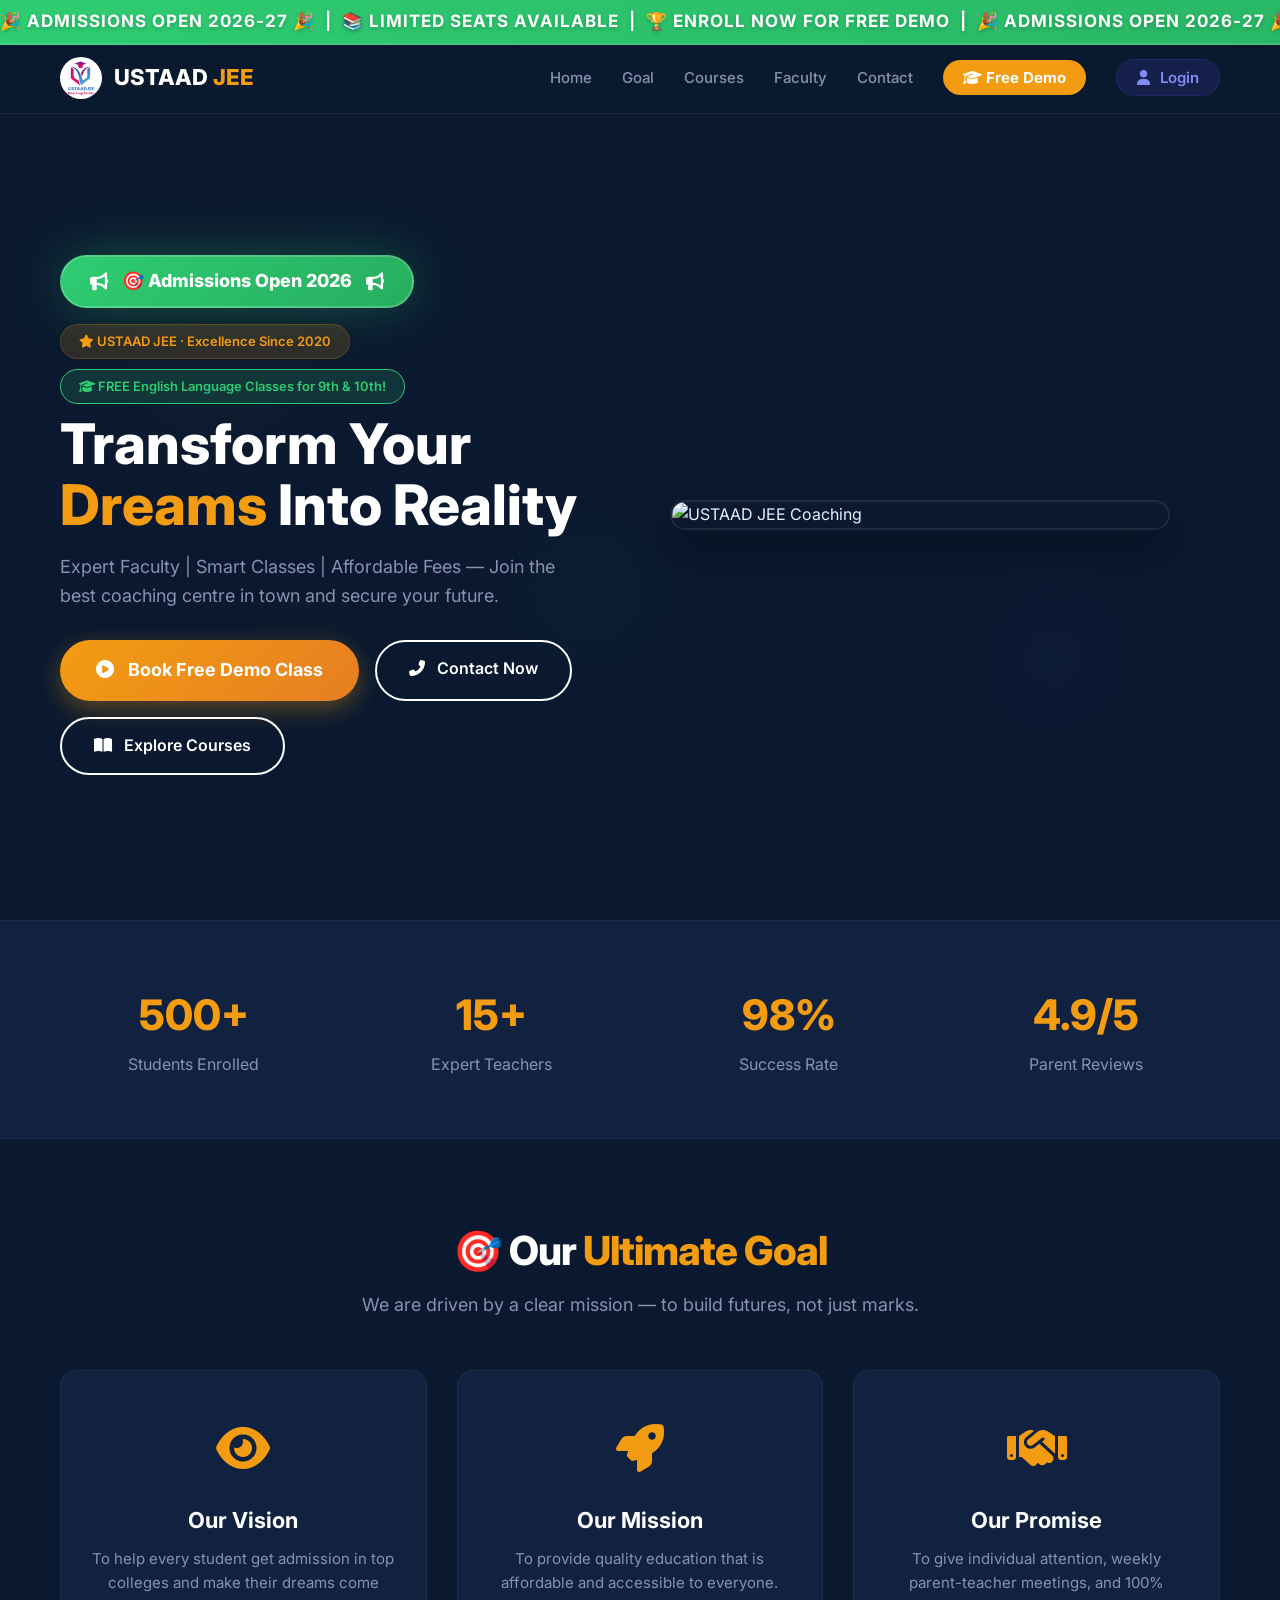
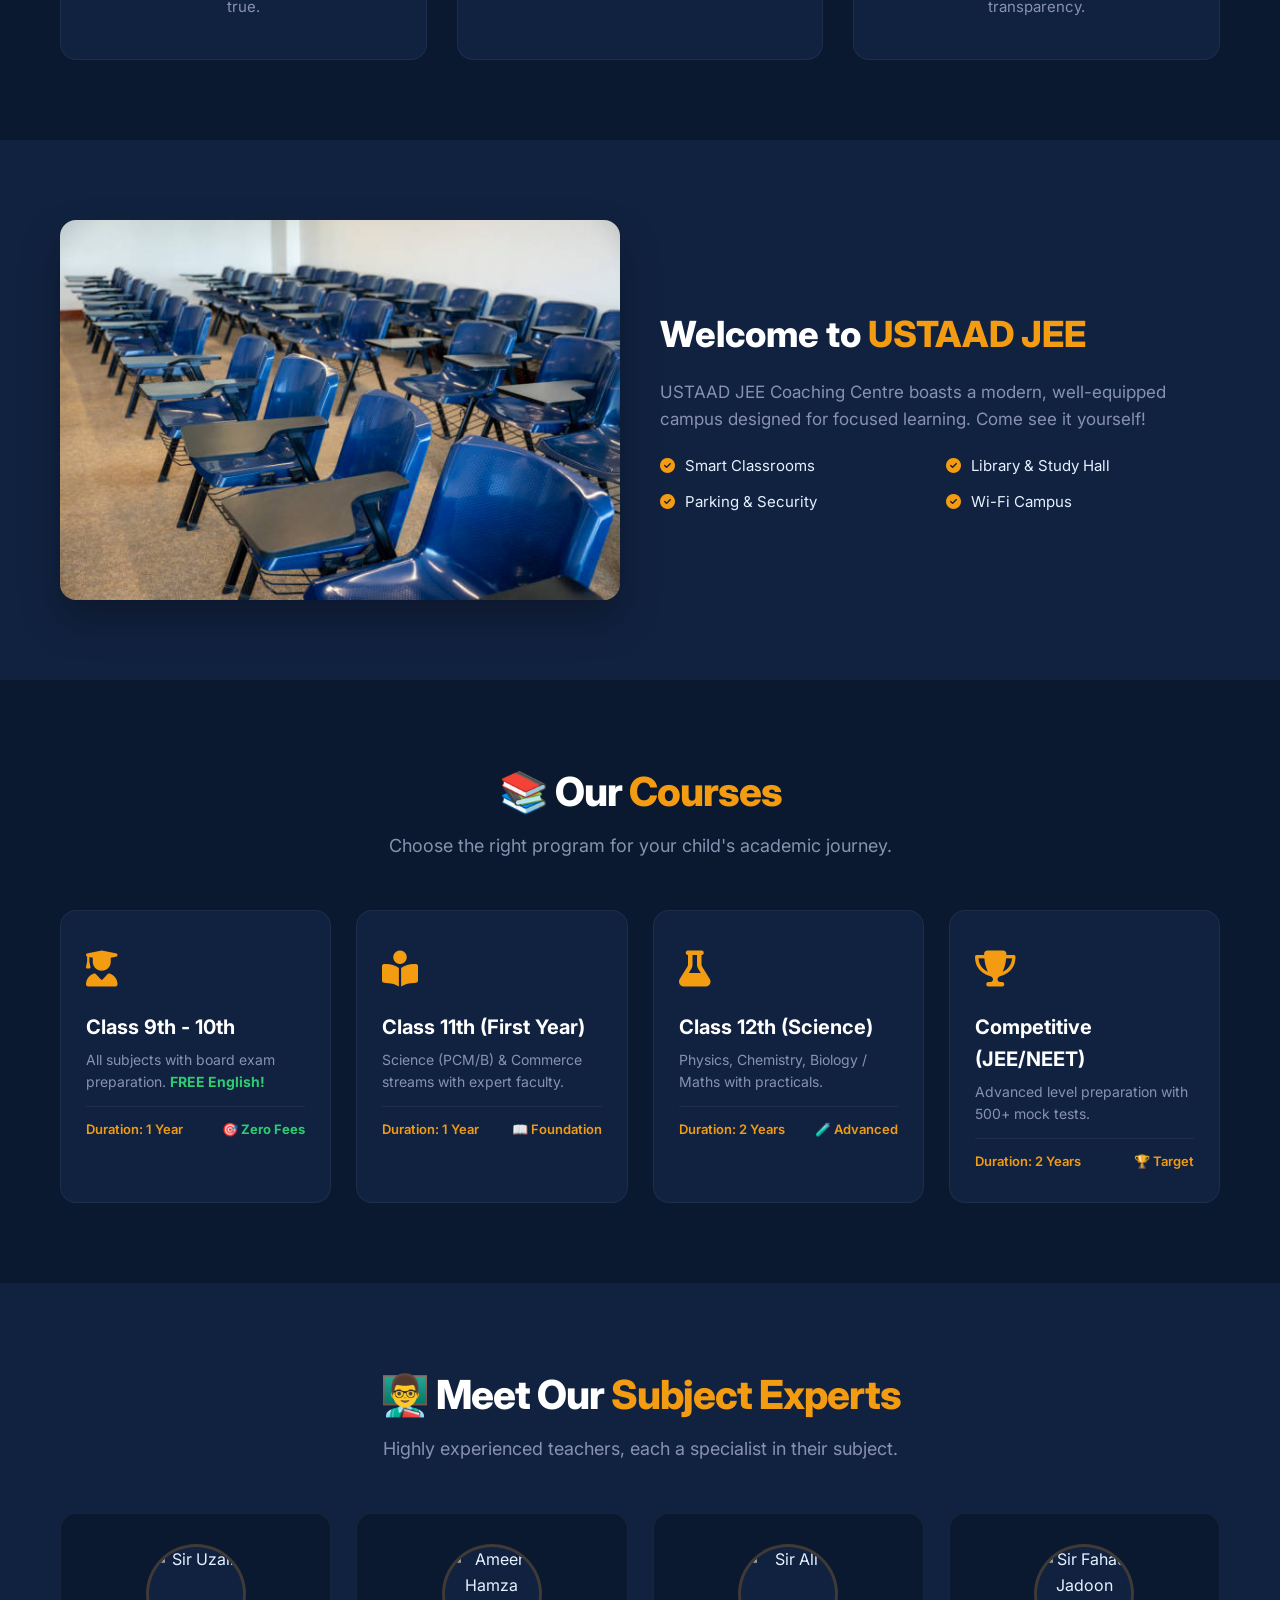
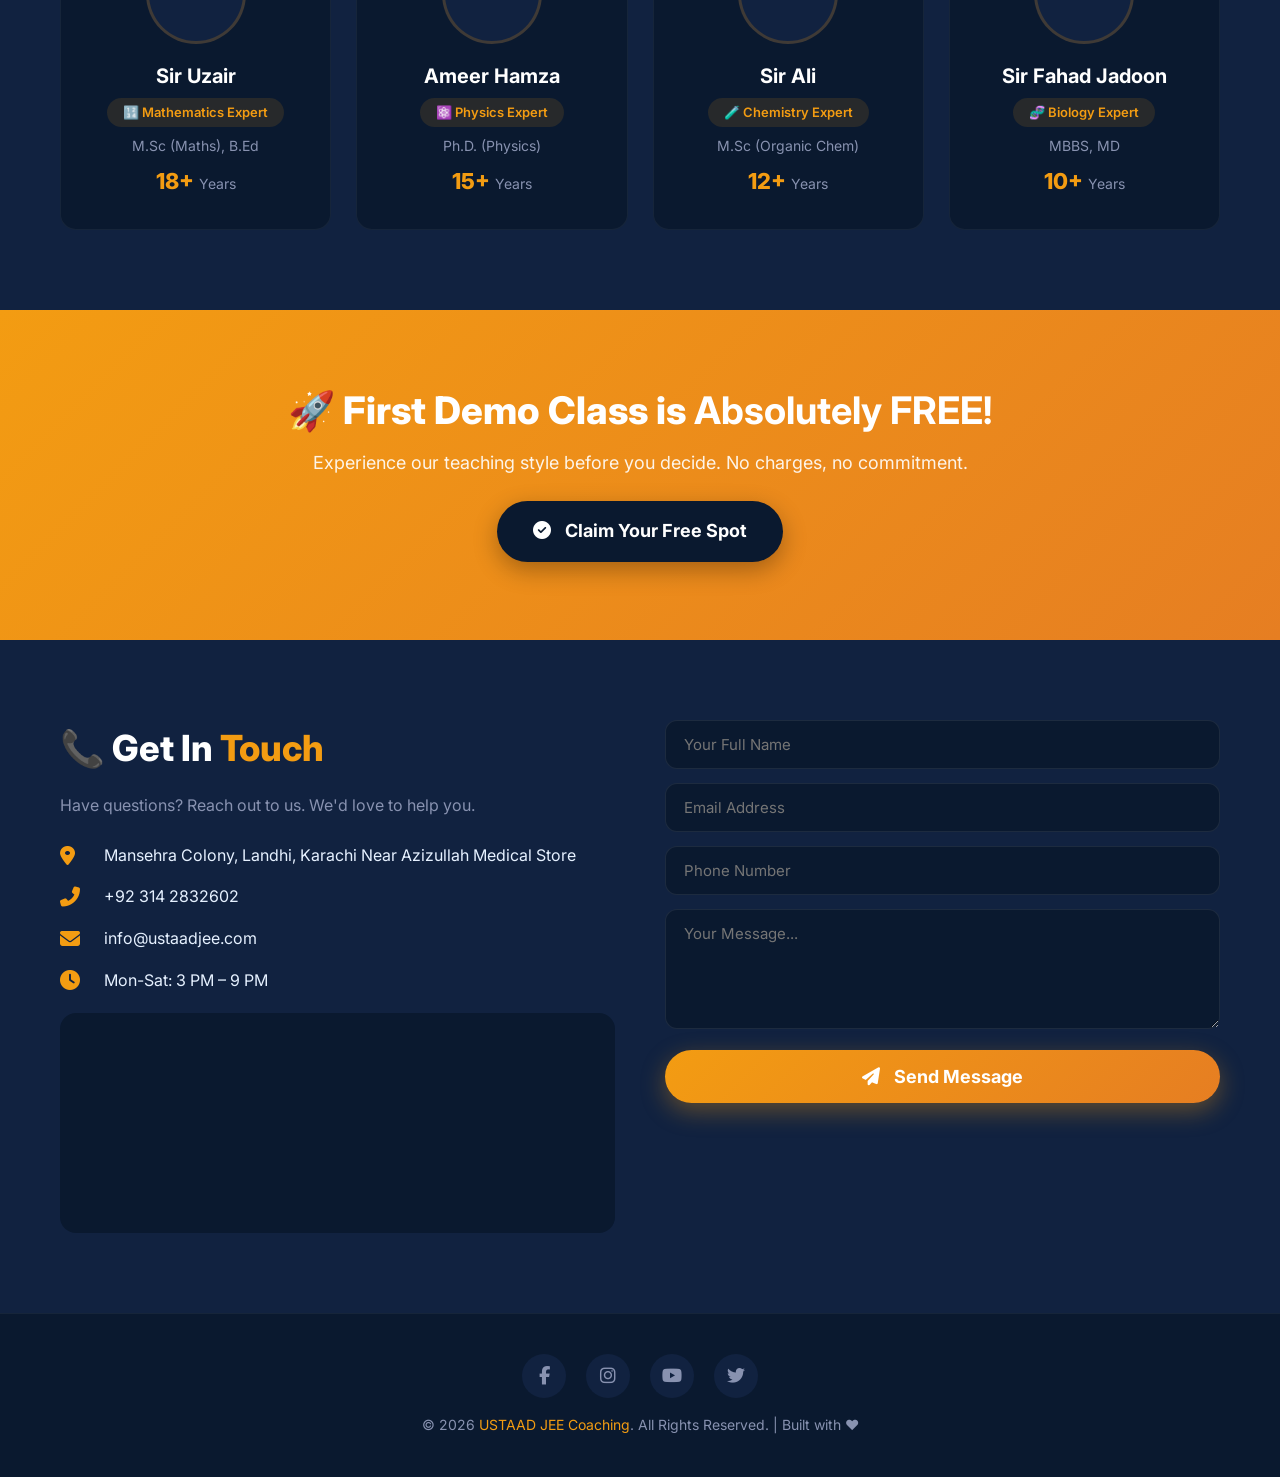
==== index.html @ 2d437461 "add right picture path" ====
<!doctype html>
<html lang="en">
  <head>
    <meta charset="UTF-8" />
    <meta name="viewport" content="width=device-width, initial-scale=1.0" />
    <title>USTAAD JEE · Best Coaching Centre</title>

    <!-- Google Fonts -->
    <link
      href="https://fonts.googleapis.com/css2?family=Inter:opsz,wght@14..32,400;14..32,500;14..32,600;14..32,700;14..32,800;14..32,900&display=swap"
      rel="stylesheet"
    />
    <!-- Font Awesome -->
    <link
      rel="stylesheet"
      href="https://cdnjs.cloudflare.com/ajax/libs/font-awesome/6.5.0/css/all.min.css"
    />

    <!-- External CSS -->
    <link rel="stylesheet" href="dashboard.css" />
  </head>
  <body>
    <!-- ==========================================
    TOP MARQUEE BAR - ADMISSIONS OPEN (Continuous)
    ========================================== -->
    <div class="marquee-container" id="marqueeBar">
      <div class="marquee-content">
        🎉 ADMISSIONS OPEN 2026-27 🎉 &nbsp;|&nbsp; 📚 LIMITED SEATS AVAILABLE
        &nbsp;|&nbsp; 🏆 ENROLL NOW FOR FREE DEMO &nbsp;|&nbsp; 🎉 ADMISSIONS
        OPEN 2026-27 🎉 &nbsp;|&nbsp; 📚 LIMITED SEATS AVAILABLE &nbsp;|&nbsp;
        🏆 ENROLL NOW FOR FREE DEMO &nbsp;|&nbsp;
      </div>
    </div>

    <!-- ==========================================
    NAVIGATION
    ========================================== -->
    <nav id="navbar">
      <div class="container">
        <div class="nav-logo">
          <img src="/assets/ustaadlogo.jpeg" alt="USTAAD JEE" />
          <h1>USTAAD<span> JEE</span></h1>
        </div>
        <ul class="nav-links" id="navLinks">
          <li><a href="#home">Home</a></li>
          <li><a href="#goal">Goal</a></li>
          <li><a href="#courses">Courses</a></li>
          <li><a href="#faculty">Faculty</a></li>
          <li><a href="#contact">Contact</a></li>
          <li>
            <a href="#demo" class="nav-cta"
              ><i class="fas fa-graduation-cap"></i> Free Demo</a
            >
          </li>
          <li>
            <a href="auth.html" id="authLink" class="nav-login"
              ><i class="fas fa-user"></i> <span id="authText">Login</span></a
            >
          </li>
        </ul>
        <button class="hamburger" id="hamburger" aria-label="Toggle menu">
          <span></span>
          <span></span>
          <span></span>
        </button>
      </div>
    </nav>

    <!-- ==========================================
    HERO SECTION
    ========================================== -->
    <section class="hero" id="home">
      <!-- Floating Background Shapes (Continuous) -->
      <div class="floating-shapes">
        <div class="float-shape shape-1"></div>
        <div class="float-shape shape-2"></div>
        <div class="float-shape shape-3"></div>
        <div class="float-shape shape-4"></div>
      </div>

      <div class="hero-overlay"></div>
      <div class="container">
        <div class="hero-content" id="heroContent">
          <!-- 🔥 Floating Admissions Badge (Continuous Rotation) -->
          <div class="admissions-float-badge" id="floatBadge">
            <i class="fas fa-bullhorn"></i>
            <span>🎯 Admissions Open 2026</span>
            <i class="fas fa-bullhorn"></i>
          </div>

          <div class="hero-badge" id="heroBadge">
            <i class="fas fa-star"></i> USTAAD JEE · Excellence Since 2020
          </div>

          <div class="hero-badge free-badge" id="freeBadge">
            <i class="fas fa-graduation-cap"></i> FREE English Language Classes
            for 9th & 10th!
          </div>

          <h1 id="heroTitle">
            Transform Your <span>Dreams</span> Into Reality
          </h1>
          <p id="heroDesc">
            Expert Faculty | Smart Classes | Affordable Fees — Join the best
            coaching centre in town and secure your future.
          </p>

          <div class="hero-buttons" id="heroButtons">
            <a href="#demo" class="btn-primary"
              ><i class="fas fa-play-circle"></i> Book Free Demo Class</a
            >
            <a href="#contact" class="btn-outline"
              ><i class="fas fa-phone-alt"></i> Contact Now</a
            >
            <a href="#courses" class="btn-outline"
              ><i class="fas fa-book-open"></i> Explore Courses</a
            >
          </div>
        </div>
        <div class="hero-image" id="heroImage">
          <img
            src="https://images.unsplash.com/photo-1580582932707-520aed937b7b?w=600&q=80"
            alt="USTAAD JEE Coaching"
          />
        </div>
      </div>
    </section>

    <!-- ==========================================
    STATS
    ========================================== -->
    <section class="stats" id="statsSection">
      <div class="container">
        <div class="stats-grid">
          <div class="stat-item">
            <h3>500+</h3>
            <p>Students Enrolled</p>
          </div>
          <div class="stat-item">
            <h3>15+</h3>
            <p>Expert Teachers</p>
          </div>
          <div class="stat-item">
            <h3>98%</h3>
            <p>Success Rate</p>
          </div>
          <div class="stat-item">
            <h3>4.9/5</h3>
            <p>Parent Reviews</p>
          </div>
        </div>
      </div>
    </section>

    <!-- ==========================================
    GOAL
    ========================================== -->
    <section class="goal" id="goal">
      <div class="container">
        <div class="section-heading" id="goalHeading">
          <h2>🎯 Our <span>Ultimate Goal</span></h2>
          <p>
            We are driven by a clear mission — to build futures, not just marks.
          </p>
        </div>
        <div class="goal-grid" id="goalGrid">
          <div class="goal-card">
            <div class="icon"><i class="fas fa-eye"></i></div>
            <h3>Our Vision</h3>
            <p>
              To help every student get admission in top colleges and make their
              dreams come true.
            </p>
          </div>
          <div class="goal-card">
            <div class="icon"><i class="fas fa-rocket"></i></div>
            <h3>Our Mission</h3>
            <p>
              To provide quality education that is affordable and accessible to
              everyone.
            </p>
          </div>
          <div class="goal-card">
            <div class="icon"><i class="fas fa-handshake"></i></div>
            <h3>Our Promise</h3>
            <p>
              To give individual attention, weekly parent-teacher meetings, and
              100% transparency.
            </p>
          </div>
        </div>
      </div>
    </section>

    <!-- ==========================================
    CAMPUS
    ========================================== -->
    <section class="campus" id="campus">
      <div class="container">
        <div class="campus-grid">
          <div class="campus-image">
            <img src="assets/Blue Chairs.jpg" alt="" />
          </div>
          <div class="campus-content">
            <h2>Welcome to <span>USTAAD JEE</span></h2>
            <p>
              USTAAD JEE Coaching Centre boasts a modern, well-equipped campus
              designed for focused learning. Come see it yourself!
            </p>
            <ul class="campus-features">
              <li><i class="fas fa-check-circle"></i> Smart Classrooms</li>
              <li><i class="fas fa-check-circle"></i> Library & Study Hall</li>
              <li><i class="fas fa-check-circle"></i> Parking & Security</li>
              <li><i class="fas fa-check-circle"></i> Wi-Fi Campus</li>
            </ul>
          </div>
        </div>
      </div>
    </section>

    <!-- ==========================================
    COURSES
    ========================================== -->
    <section class="courses" id="courses">
      <div class="container">
        <div class="section-heading" id="coursesHeading">
          <h2>📚 Our <span>Courses</span></h2>
          <p>Choose the right program for your child's academic journey.</p>
        </div>
        <div class="courses-grid" id="coursesGrid">
          <div class="course-card">
            <div class="icon"><i class="fas fa-user-graduate"></i></div>
            <h3>Class 9th - 10th</h3>
            <p>
              All subjects with board exam preparation.
              <strong style="color: #2ecc71">FREE English!</strong>
            </p>
            <div class="meta">
              <span>Duration: 1 Year</span
              ><span style="color: #2ecc71; font-weight: 700"
                >🎯 Zero Fees</span
              >
            </div>
          </div>
          <div class="course-card">
            <div class="icon"><i class="fas fa-book-reader"></i></div>
            <h3>Class 11th (First Year)</h3>
            <p>Science (PCM/B) & Commerce streams with expert faculty.</p>
            <div class="meta">
              <span>Duration: 1 Year</span><span>📖 Foundation</span>
            </div>
          </div>
          <div class="course-card">
            <div class="icon"><i class="fas fa-flask"></i></div>
            <h3>Class 12th (Science)</h3>
            <p>Physics, Chemistry, Biology / Maths with practicals.</p>
            <div class="meta">
              <span>Duration: 2 Years</span><span>🧪 Advanced</span>
            </div>
          </div>
          <div class="course-card">
            <div class="icon"><i class="fas fa-trophy"></i></div>
            <h3>Competitive (JEE/NEET)</h3>
            <p>Advanced level preparation with 500+ mock tests.</p>
            <div class="meta">
              <span>Duration: 2 Years</span><span>🏆 Target</span>
            </div>
          </div>
        </div>
      </div>
    </section>

    <!-- ==========================================
    FACULTY
    ========================================== -->
    <section class="faculty" id="faculty">
      <div class="container">
        <div class="section-heading" id="facultyHeading">
          <h2>👨‍🏫 Meet Our <span>Subject Experts</span></h2>
          <p>
            Highly experienced teachers, each a specialist in their subject.
          </p>
        </div>
        <div class="faculty-grid" id="facultyGrid">
          <div class="teacher-card">
            <div class="avatar">
              <img
                src="https://ui-avatars.com/api/?name=Sir+Uzair&background=112240&color=f39c12&size=100"
                alt="Sir Uzair"
              />
            </div>
            <h3>Sir Uzair</h3>
            <span class="subject">🔢 Mathematics Expert</span>
            <p class="qualification">M.Sc (Maths), B.Ed</p>
            <span class="experience">18+ <small>Years</small></span>
          </div>
          <div class="teacher-card">
            <div class="avatar">
              <img
                src="https://ui-avatars.com/api/?name=A+H&background=112240&color=f39c12&size=100"
                alt="Ameer Hamza"
              />
            </div>
            <h3>Ameer Hamza</h3>
            <span class="subject">⚛️ Physics Expert</span>
            <p class="qualification">Ph.D. (Physics)</p>
            <span class="experience">15+ <small>Years</small></span>
          </div>
          <div class="teacher-card">
            <div class="avatar">
              <img
                src="https://ui-avatars.com/api/?name=Sir+Ali&background=112240&color=f39c12&size=100"
                alt="Sir Ali"
              />
            </div>
            <h3>Sir Ali</h3>
            <span class="subject">🧪 Chemistry Expert</span>
            <p class="qualification">M.Sc (Organic Chem)</p>
            <span class="experience">12+ <small>Years</small></span>
          </div>
          <div class="teacher-card">
            <div class="avatar">
              <img
                src="https://ui-avatars.com/api/?name=Fahad+Jadoon&background=112240&color=f39c12&size=100"
                alt="Sir Fahad Jadoon"
              />
            </div>
            <h3>Sir Fahad Jadoon</h3>
            <span class="subject">🧬 Biology Expert</span>
            <p class="qualification">MBBS, MD</p>
            <span class="experience">10+ <small>Years</small></span>
          </div>
        </div>
      </div>
    </section>

    <!-- ==========================================
    FREE DEMO CTA
    ========================================== -->
    <section class="demo-cta" id="demo">
      <div class="container">
        <div class="demo-content">
          <h2>🚀 First Demo Class is <strong>Absolutely FREE!</strong></h2>
          <p>
            Experience our teaching style before you decide. No charges, no
            commitment.
          </p>
          <a href="#contact" class="btn-primary"
            ><i class="fas fa-check-circle"></i> Claim Your Free Spot</a
          >
        </div>
      </div>
    </section>

    <!-- ==========================================
    CONTACT
    ========================================== -->
    <section class="contact" id="contact">
      <div class="container">
        <div class="contact-grid">
          <div class="contact-info" id="contactInfo">
            <h2>📞 Get In <span>Touch</span></h2>
            <p>Have questions? Reach out to us. We'd love to help you.</p>
            <div class="contact-details">
              <div class="item">
                <i class="fas fa-map-marker-alt"></i> Mansehra Colony, Landhi,
                Karachi Near Azizullah Medical Store
              </div>
              <div class="item">
                <i class="fas fa-phone-alt"></i> +92 314 2832602
              </div>
              <div class="item">
                <i class="fas fa-envelope"></i> info@ustaadjee.com
              </div>
              <div class="item">
                <i class="fas fa-clock"></i> Mon-Sat: 3 PM – 9 PM
              </div>
            </div>
            <div class="map-container">
              <iframe
                src="https://www.google.com/maps/embed?pb=!1m18!1m12!1m3!1d3151.8354345094565!2d144.95373531531722!3d-37.81627974202168!2m3!1f0!2f0!3f0!3m2!1i1024!2i768!4f13.1!3m3!1m2!1s0x6ad65d5df1f1e1e1%3A0x5045675218ce6e0!2sMelbourne%20VIC%2C%20Australia!5e0!3m2!1sen!2sin!4v1620000000000"
                allowfullscreen
                loading="lazy"
              ></iframe>
            </div>
          </div>
          <div class="contact-form" id="contactFormWrapper">
            <form id="contactForm">
              <input
                type="text"
                id="yourname"
                placeholder="Your Full Name"
                required
              />
              <input
                type="email"
                id="youremail"
                placeholder="Email Address"
                required
              />
              <input
                type="tel"
                id="yourphoneNumber"
                placeholder="Phone Number"
                required
              />
              <textarea id="message" placeholder="Your Message..."></textarea>
              <button type="submit" class="btn-primary" style="width: 100%">
                <i class="fas fa-paper-plane"></i> Send Message
              </button>
            </form>
          </div>
        </div>
      </div>
    </section>

    <!-- ==========================================
    FOOTER
    ========================================== -->
    <footer>
      <div class="container">
        <div class="social">
          <a href="#"><i class="fab fa-facebook-f"></i></a>
          <a href="#"><i class="fab fa-instagram"></i></a>
          <a href="#"><i class="fab fa-youtube"></i></a>
          <a href="#"><i class="fab fa-twitter"></i></a>
        </div>
        <p>
          © 2026 <span>USTAAD JEE Coaching</span>. All Rights Reserved. | Built
          with ❤️
        </p>
      </div>
    </footer>

    <!-- ==========================================
    FIREBASE IMPORTS
    ========================================== -->
    <script type="importmap">
      {
        "imports": {
          "firebase/app": "https://www.gstatic.com/firebasejs/12.15.0/firebase-app.js",
          "firebase/auth": "https://www.gstatic.com/firebasejs/12.15.0/firebase-auth.js"
        }
      }
    </script>
    <script type="module" src="dashboard.js"></script>
  </body>
</html>
---- dashboard.css ----
/* ==========================================
   CSS VARIABLES & RESET
========================================== */
* {
  margin: 0;
  padding: 0;
  box-sizing: border-box;
}

:root {
  --primary: #0a192f;
  --primary-light: #112240;
  --secondary: #f39c12;
  --secondary-dark: #e67e22;
  --gold: #f1c40f;
  --text-light: #e6f1ff;
  --text-muted: #8892b0;
  --white: #ffffff;
  --shadow: 0 20px 40px rgba(0, 0, 0, 0.3);
  --radius: 16px;
}

html {
  scroll-behavior: smooth;
}

body {
  font-family: "Inter", sans-serif;
  background-color: var(--primary);
  color: var(--text-light);
  line-height: 1.6;
  overflow-x: hidden;
  padding-top: 110px; /* Nav + Marquee space */
}

a {
  text-decoration: none;
  color: inherit;
}

img {
  max-width: 100%;
  display: block;
}

.container {
  max-width: 1200px;
  margin: 0 auto;
  padding: 0 20px;
}

/* ==========================================
   1. TOP MARQUEE - ADMISSIONS OPEN (CONTINUOUS)
========================================== */
.marquee-container {
  position: fixed;
  top: 0;
  left: 0;
  width: 100%;
  z-index: 1001;
  background: linear-gradient(90deg, #2ecc71, #27ae60, #2ecc71);
  background-size: 300% 100%;
  animation: gradientMove 4s linear infinite;
  padding: 8px 0;
  overflow: hidden;
  white-space: nowrap;
  border-bottom: 2px solid rgba(255, 255, 255, 0.1);
}

@keyframes gradientMove {
  0% {
    background-position: 0% 50%;
  }
  100% {
    background-position: 300% 50%;
  }
}

.marquee-content {
  display: inline-block;
  animation: marqueeScroll 25s linear infinite;
  font-weight: 700;
  font-size: 17px;
  color: #fff;
  letter-spacing: 1px;
  text-shadow: 0 2px 4px rgba(0, 0, 0, 0.2);
}

@keyframes marqueeScroll {
  0% {
    transform: translateX(0%);
  }
  100% {
    transform: translateX(-50%);
  }
}

/* ==========================================
   2. NAVIGATION
========================================== */
nav {
  position: fixed;
  top: 43px; /* Marquee ke neeche */
  left: 0;
  width: 100%;
  z-index: 1000;
  padding: 14px 0;
  background: rgba(10, 25, 47, 0.92);
  backdrop-filter: blur(12px);
  border-bottom: 1px solid rgba(255, 255, 255, 0.06);
  transition: 0.3s ease;
}

nav .container {
  display: flex;
  justify-content: space-between;
  align-items: center;
}

.nav-logo {
  display: flex;
  align-items: center;
  gap: 12px;
}

.nav-logo img {
  width: 42px;
  height: 42px;
  border-radius: 50%;
  object-fit: cover;
  animation: floatLogo 3s ease-in-out infinite;
}

@keyframes floatLogo {
  0%,
  100% {
    transform: translateY(0);
  }
  50% {
    transform: translateY(-5px);
  }
}

.nav-logo h1 {
  font-size: 22px;
  font-weight: 800;
  color: var(--white);
}

.nav-logo h1 span {
  color: var(--secondary);
}

.nav-links {
  display: flex;
  align-items: center;
  gap: 30px;
  list-style: none;
}

.nav-links a {
  color: var(--text-muted);
  font-weight: 500;
  font-size: 15px;
  transition: 0.3s ease;
  position: relative;
}

.nav-links a:hover {
  color: var(--white);
}

.nav-links a::after {
  content: "";
  position: absolute;
  bottom: -4px;
  left: 0;
  width: 0;
  height: 2px;
  background: var(--secondary);
  transition: 0.3s ease;
}

.nav-links a:hover::after {
  width: 100%;
}

.nav-cta {
  background: var(--secondary);
  color: #fff !important;
  padding: 8px 20px;
  border-radius: 50px;
  font-weight: 700 !important;
}

.nav-cta:hover {
  background: #e67e22;
  color: #fff !important;
}
.nav-cta::after {
  display: none !important;
}

.nav-login {
  background: rgba(79, 70, 229, 0.15);
  color: #818cf8 !important;
  padding: 8px 20px;
  border-radius: 50px;
  font-weight: 600 !important;
  border: 1px solid rgba(79, 70, 229, 0.2);
  transition: 0.3s ease;
}
.nav-login:hover {
  background: #4f46e5;
  color: #fff !important;
  border-color: #4f46e5;
}
.nav-login i {
  margin-right: 6px;
}
.nav-login::after {
  display: none !important;
}

.hamburger {
  display: none;
  flex-direction: column;
  gap: 5px;
  cursor: pointer;
  background: none;
  border: none;
}
.hamburger span {
  width: 28px;
  height: 3px;
  background: var(--white);
  border-radius: 4px;
  transition: 0.3s ease;
}

/* ==========================================
   3. BUTTONS
========================================== */
.btn-primary {
  display: inline-block;
  padding: 16px 36px;
  background: linear-gradient(135deg, var(--secondary), var(--secondary-dark));
  color: #fff;
  font-weight: 700;
  font-size: 18px;
  border: none;
  border-radius: 50px;
  cursor: pointer;
  transition: 0.3s ease;
  box-shadow: 0 8px 25px rgba(243, 156, 18, 0.35);
  font-family: "Inter", sans-serif;
  position: relative;
  overflow: hidden;
}
.btn-primary::before {
  content: "";
  position: absolute;
  inset: 0;
  background: linear-gradient(135deg, var(--secondary-dark), var(--secondary));
  opacity: 0;
  transition: 0.3s ease;
}
.btn-primary:hover::before {
  opacity: 1;
}
.btn-primary:hover {
  transform: translateY(-3px);
  box-shadow: 0 12px 35px rgba(243, 156, 18, 0.5);
}
.btn-primary span,
.btn-primary i {
  position: relative;
  z-index: 1;
}
.btn-primary i {
  margin-right: 10px;
}

.btn-outline {
  display: inline-block;
  padding: 14px 32px;
  border: 2px solid var(--white);
  color: var(--white);
  font-weight: 600;
  font-size: 16px;
  border-radius: 50px;
  cursor: pointer;
  transition: 0.3s ease;
  background: transparent;
  font-family: "Inter", sans-serif;
}
.btn-outline:hover {
  background: var(--white);
  color: var(--primary);
}
.btn-outline i {
  margin-right: 8px;
}

/* ==========================================
   4. HERO SECTION
========================================== */
.hero {
  min-height: 90vh;
  display: flex;
  align-items: center;
  position: relative;
  padding: 40px 0;
  background: url("https://images.unsplash.com/photo-1580582932707-520aed937b7b?w=1600&q=80")
    center/cover no-repeat;
}

.hero-overlay {
  position: absolute;
  inset: 0;
  background: linear-gradient(
    135deg,
    rgba(10, 25, 47, 0.88),
    rgba(10, 25, 47, 0.65)
  );
  z-index: 1;
}

/* Floating Background Shapes (Continuous) */
.floating-shapes {
  position: absolute;
  inset: 0;
  z-index: 1;
  overflow: hidden;
  pointer-events: none;
}
.float-shape {
  position: absolute;
  border-radius: 50%;
  background: rgba(243, 156, 18, 0.05);
  animation: floatAround 20s infinite alternate ease-in-out;
}
.shape-1 {
  width: 300px;
  height: 300px;
  top: 10%;
  left: 5%;
  animation-duration: 25s;
  background: radial-gradient(circle, rgba(243, 156, 18, 0.1), transparent);
}
.shape-2 {
  width: 200px;
  height: 200px;
  bottom: 20%;
  right: 10%;
  animation-duration: 18s;
  animation-delay: -4s;
  background: radial-gradient(circle, rgba(79, 70, 229, 0.08), transparent);
}
.shape-3 {
  width: 150px;
  height: 150px;
  top: 50%;
  left: 40%;
  animation-duration: 22s;
  animation-delay: -8s;
  background: radial-gradient(circle, rgba(46, 204, 113, 0.08), transparent);
}
.shape-4 {
  width: 100px;
  height: 100px;
  bottom: 30%;
  left: 20%;
  animation-duration: 15s;
  animation-delay: -2s;
  background: radial-gradient(circle, rgba(243, 156, 18, 0.06), transparent);
}
@keyframes floatAround {
  0% {
    transform: translate(0, 0) rotate(0deg) scale(1);
  }
  33% {
    transform: translate(50px, -80px) rotate(120deg) scale(1.1);
  }
  66% {
    transform: translate(-30px, 60px) rotate(240deg) scale(0.9);
  }
  100% {
    transform: translate(40px, -30px) rotate(360deg) scale(1);
  }
}

.hero .container {
  position: relative;
  z-index: 2;
  display: grid;
  grid-template-columns: 1fr 1fr;
  gap: 60px;
  align-items: center;
}

/* Floating Admissions Badge (Continuous Rotation) */
.admissions-float-badge {
  display: inline-flex;
  align-items: center;
  gap: 14px;
  background: linear-gradient(135deg, #2ecc71, #27ae60);
  padding: 10px 28px;
  border-radius: 60px;
  color: #fff;
  font-weight: 800;
  font-size: 18px;
  margin-bottom: 16px;
  box-shadow: 0 0 50px rgba(46, 204, 113, 0.3);
  animation:
    floatBadge 3s ease-in-out infinite,
    pulseGlow 2s ease-in-out infinite alternate;
  border: 2px solid rgba(255, 255, 255, 0.2);
}
@keyframes floatBadge {
  0%,
  100% {
    transform: translateY(0) rotate(-1deg);
  }
  50% {
    transform: translateY(-10px) rotate(1deg);
  }
}
@keyframes pulseGlow {
  0% {
    box-shadow: 0 0 30px rgba(46, 204, 113, 0.3);
  }
  100% {
    box-shadow: 0 0 70px rgba(46, 204, 113, 0.6);
  }
}
.admissions-float-badge i {
  animation: pulseIcon 1.2s infinite ease-in-out;
}
@keyframes pulseIcon {
  0%,
  100% {
    transform: scale(1);
  }
  50% {
    transform: scale(1.3);
  }
}

.hero-badge {
  display: inline-block;
  background: rgba(243, 156, 18, 0.15);
  color: var(--secondary);
  padding: 6px 18px;
  border-radius: 50px;
  font-size: 13px;
  font-weight: 600;
  border: 1px solid rgba(243, 156, 18, 0.2);
  margin-bottom: 10px;
}
.hero-badge.free-badge {
  background: rgba(46, 204, 113, 0.15);
  border-color: #2ecc71;
  color: #2ecc71;
  display: inline-block;
}

.hero-content h1 {
  font-size: 56px;
  font-weight: 800;
  line-height: 1.1;
  color: var(--white);
  margin-bottom: 16px;
}
.hero-content h1 span {
  color: var(--secondary);
}
.hero-content p {
  font-size: 18px;
  color: var(--text-muted);
  max-width: 500px;
  margin-bottom: 30px;
}
.hero-buttons {
  display: flex;
  flex-wrap: wrap;
  gap: 16px;
}

.hero-image img {
  width: 100%;
  max-width: 500px;
  border-radius: var(--radius);
  box-shadow: var(--shadow);
  border: 2px solid rgba(255, 255, 255, 0.08);
}

/* ==========================================
   5. STATS
========================================== */
.stats {
  background: var(--primary-light);
  padding: 60px 0;
  border-top: 1px solid rgba(255, 255, 255, 0.04);
  border-bottom: 1px solid rgba(255, 255, 255, 0.04);
}
.stats-grid {
  display: grid;
  grid-template-columns: repeat(4, 1fr);
  gap: 30px;
  text-align: center;
}
.stat-item h3 {
  font-size: 42px;
  font-weight: 800;
  color: var(--secondary);
}
.stat-item p {
  color: var(--text-muted);
  font-size: 16px;
  margin-top: 4px;
}

/* ==========================================
   6. GOAL
========================================== */
.goal {
  padding: 80px 0;
}
.goal-grid {
  display: grid;
  grid-template-columns: repeat(3, 1fr);
  gap: 30px;
}
.goal-card {
  background: var(--primary-light);
  padding: 40px 30px;
  border-radius: var(--radius);
  border: 1px solid rgba(255, 255, 255, 0.05);
  transition: 0.3s ease;
  text-align: center;
}
.goal-card:hover {
  transform: translateY(-8px);
  border-color: var(--secondary);
  box-shadow: 0 20px 40px rgba(0, 0, 0, 0.3);
}
.goal-card .icon {
  font-size: 48px;
  color: var(--secondary);
  margin-bottom: 16px;
}
.goal-card h3 {
  font-size: 22px;
  font-weight: 700;
  color: var(--white);
  margin-bottom: 8px;
}
.goal-card p {
  color: var(--text-muted);
  font-size: 15px;
}

/* ==========================================
   7. CAMPUS
========================================== */

.campus {
  padding: 80px 0;
  background: var(--primary-light);
}
.campus-grid {
  display: grid;
  grid-template-columns: 1fr 1fr;
  gap: 40px;
  align-items: center;
}
.campus-image img {
  border-radius: var(--radius);
  box-shadow: var(--shadow);
  width: 100%;
  height: 380px;
  object-fit: cover;
}
.campus-content h2 {
  font-size: 36px;
  font-weight: 800;
  color: var(--white);
  margin-bottom: 16px;
}
.campus-content h2 span {
  color: var(--secondary);
}
.campus-content p {
  color: var(--text-muted);
  font-size: 17px;
  margin-bottom: 20px;
}
.campus-features {
  display: grid;
  grid-template-columns: 1fr 1fr;
  gap: 12px;
}
.campus-features li {
  list-style: none;
  color: var(--text-light);
  font-size: 15px;
  display: flex;
  align-items: center;
  gap: 10px;
}
.campus-features li i {
  color: var(--secondary);
}

/* ==========================================
   8. COURSES
========================================== */
.courses {
  padding: 80px 0;
}
.courses-grid {
  display: grid;
  grid-template-columns: repeat(4, 1fr);
  gap: 25px;
}
.course-card {
  background: var(--primary-light);
  padding: 30px 25px;
  border-radius: var(--radius);
  border: 1px solid rgba(255, 255, 255, 0.05);
  transition: 0.3s ease;
}
.course-card:hover {
  transform: translateY(-5px);
  border-color: var(--secondary);
}
.course-card .icon {
  font-size: 36px;
  color: var(--secondary);
  margin-bottom: 12px;
}
.course-card h3 {
  font-size: 20px;
  font-weight: 700;
  color: var(--white);
  margin-bottom: 6px;
}
.course-card p {
  color: var(--text-muted);
  font-size: 14px;
  margin-bottom: 12px;
}
.course-card .meta {
  display: flex;
  justify-content: space-between;
  font-size: 13px;
  color: var(--text-muted);
  border-top: 1px solid rgba(255, 255, 255, 0.06);
  padding-top: 12px;
}
.course-card .meta span {
  color: var(--secondary);
  font-weight: 600;
}

/* ==========================================
   9. FACULTY
========================================== */
.faculty {
  padding: 80px 0;
  background: var(--primary-light);
}
.faculty-grid {
  display: grid;
  grid-template-columns: repeat(4, 1fr);
  gap: 25px;
}
.teacher-card {
  background: var(--primary);
  padding: 30px 20px;
  border-radius: var(--radius);
  text-align: center;
  border: 1px solid rgba(255, 255, 255, 0.05);
  transition: 0.3s ease;
}
.teacher-card:hover {
  transform: translateY(-5px);
  border-color: var(--secondary);
}
.teacher-card .avatar {
  width: 100px;
  height: 100px;
  border-radius: 50%;
  background: var(--primary-light);
  margin: 0 auto 16px;
  overflow: hidden;
  border: 3px solid rgba(243, 156, 18, 0.2);
}
.teacher-card .avatar img {
  width: 100%;
  height: 100%;
  border-radius: 50%;
  object-fit: cover;
}
.teacher-card h3 {
  font-size: 20px;
  font-weight: 700;
  color: var(--white);
}
.teacher-card .subject {
  display: inline-block;
  background: rgba(243, 156, 18, 0.12);
  color: var(--secondary);
  padding: 4px 16px;
  border-radius: 50px;
  font-size: 13px;
  font-weight: 600;
  margin: 6px 0 8px;
}
.teacher-card .qualification {
  color: var(--text-muted);
  font-size: 14px;
}
.teacher-card .experience {
  color: var(--secondary);
  font-size: 22px;
  font-weight: 800;
  margin-top: 6px;
  display: block;
}
.teacher-card .experience small {
  font-size: 14px;
  font-weight: 400;
  color: var(--text-muted);
}

/* ==========================================
   10. DEMO CTA
========================================== */
.demo-cta {
  padding: 70px 0;
  background: linear-gradient(135deg, #f39c12, #e67e22);
  text-align: center;
}
.demo-cta h2 {
  font-size: 38px;
  font-weight: 800;
  color: #fff;
  margin-bottom: 8px;
}
.demo-cta p {
  font-size: 18px;
  color: rgba(255, 255, 255, 0.9);
  margin-bottom: 24px;
}
.demo-cta .btn-primary {
  background: var(--primary);
  box-shadow: 0 8px 25px rgba(0, 0, 0, 0.3);
}
.demo-cta .btn-primary:hover {
  background: #0a192f;
  transform: translateY(-3px);
}

/* ==========================================
   11. CONTACT
========================================== */
.contact {
  padding: 80px 0;
  background: var(--primary-light);
}
.contact-grid {
  display: grid;
  grid-template-columns: 1fr 1fr;
  gap: 50px;
}
.contact-info h2 {
  font-size: 36px;
  font-weight: 800;
  color: var(--white);
  margin-bottom: 16px;
}
.contact-info h2 span {
  color: var(--secondary);
}
.contact-info p {
  color: var(--text-muted);
  margin-bottom: 24px;
}
.contact-details {
  display: flex;
  flex-direction: column;
  gap: 16px;
}
.contact-details .item {
  display: flex;
  align-items: center;
  gap: 14px;
  color: var(--text-light);
}
.contact-details .item i {
  color: var(--secondary);
  font-size: 20px;
  width: 30px;
}
.contact-form input,
.contact-form textarea {
  width: 100%;
  padding: 14px 18px;
  background: var(--primary);
  border: 1px solid rgba(255, 255, 255, 0.08);
  border-radius: 12px;
  color: var(--white);
  font-family: "Inter", sans-serif;
  font-size: 15px;
  margin-bottom: 14px;
  transition: 0.3s ease;
}
.contact-form input:focus,
.contact-form textarea:focus {
  outline: none;
  border-color: var(--secondary);
  box-shadow: 0 0 0 3px rgba(243, 156, 18, 0.1);
}
.contact-form textarea {
  resize: vertical;
  min-height: 120px;
}
.map-container {
  margin-top: 20px;
  border-radius: var(--radius);
  overflow: hidden;
  height: 220px;
  background: var(--primary);
}
.map-container iframe {
  width: 100%;
  height: 100%;
  border: none;
}

/* ==========================================
   12. FOOTER
========================================== */
footer {
  background: var(--primary);
  padding: 40px 0;
  border-top: 1px solid rgba(255, 255, 255, 0.05);
  text-align: center;
}
footer .social {
  display: flex;
  justify-content: center;
  gap: 20px;
  margin-bottom: 16px;
}
footer .social a {
  display: inline-flex;
  align-items: center;
  justify-content: center;
  width: 44px;
  height: 44px;
  border-radius: 50%;
  background: var(--primary-light);
  color: var(--text-muted);
  font-size: 18px;
  transition: 0.3s ease;
}
footer .social a:hover {
  background: var(--secondary);
  color: #fff;
  transform: translateY(-3px);
}
footer p {
  color: var(--text-muted);
  font-size: 14px;
}
footer p span {
  color: var(--secondary);
}

/* ==========================================
   13. SECTION HEADINGS (GLOBAL)
========================================== */
.section-heading {
  text-align: center;
  margin-bottom: 50px;
}
.section-heading h2 {
  font-size: 40px;
  font-weight: 800;
  color: var(--white);
  letter-spacing: -1px;
}
.section-heading h2 span {
  color: var(--secondary);
}
.section-heading p {
  color: var(--text-muted);
  font-size: 18px;
  margin-top: 8px;
  max-width: 600px;
  margin-left: auto;
  margin-right: auto;
}

/* ==========================================
   14. RESPONSIVE
========================================== */
@media (max-width: 1024px) {
  body {
    padding-top: 100px;
  }
  nav {
    top: 38px;
  }
  .marquee-content {
    font-size: 14px;
  }
  .hero .container {
    grid-template-columns: 1fr;
    text-align: center;
  }
  .hero-content p {
    margin-left: auto;
    margin-right: auto;
  }
  .hero-buttons {
    justify-content: center;
  }
  .hero-image {
    order: -1;
  }
  .hero-image img {
    max-width: 400px;
  }
  .courses-grid {
    grid-template-columns: repeat(2, 1fr);
  }
  .faculty-grid {
    grid-template-columns: repeat(2, 1fr);
  }
  .admissions-float-badge {
    font-size: 15px;
    padding: 8px 18px;
  }
}

@media (max-width: 768px) {
  body {
    padding-top: 90px;
  }
  nav {
    top: 35px;
    padding: 12px 0;
  }
  .nav-links {
    display: none;
    flex-direction: column;
    background: var(--primary);
    padding: 20px;
    position: absolute;
    top: 60px;
    left: 0;
    width: 100%;
    gap: 16px;
    border-bottom: 1px solid rgba(255, 255, 255, 0.05);
  }
  .nav-links.open {
    display: flex;
  }
  .hamburger {
    display: flex;
  }
  .marquee-content {
    font-size: 12px;
  }
  .marquee-container {
    padding: 5px 0;
  }

  .hero-content h1 {
    font-size: 36px;
  }
  .stats-grid {
    grid-template-columns: repeat(2, 1fr);
  }
  .goal-grid {
    grid-template-columns: 1fr;
  }
  .campus-grid {
    grid-template-columns: 1fr;
  }
  .courses-grid {
    grid-template-columns: 1fr;
  }
  .faculty-grid {
    grid-template-columns: 1fr;
  }
  .contact-grid {
    grid-template-columns: 1fr;
  }
  .section-heading h2 {
    font-size: 30px;
  }
  .demo-cta h2 {
    font-size: 28px;
  }
  .admissions-float-badge {
    font-size: 13px;
    padding: 6px 14px;
    flex-wrap: wrap;
  }
  .float-shape {
    display: none;
  }
}

@media (max-width: 480px) {
  body {
    padding-top: 80px;
  }
  nav {
    top: 30px;
  }
  .hero-content h1 {
    font-size: 28px;
  }
  .hero-buttons .btn-primary,
  .hero-buttons .btn-outline {
    width: 100%;
    text-align: center;
  }
  .stats-grid {
    grid-template-columns: 1fr 1fr;
  }
  .stat-item h3 {
    font-size: 30px;
  }
  .admissions-float-badge {
    font-size: 11px;
    padding: 4px 10px;
    gap: 6px;
  }
  .marquee-content {
    font-size: 10px;
  }
}
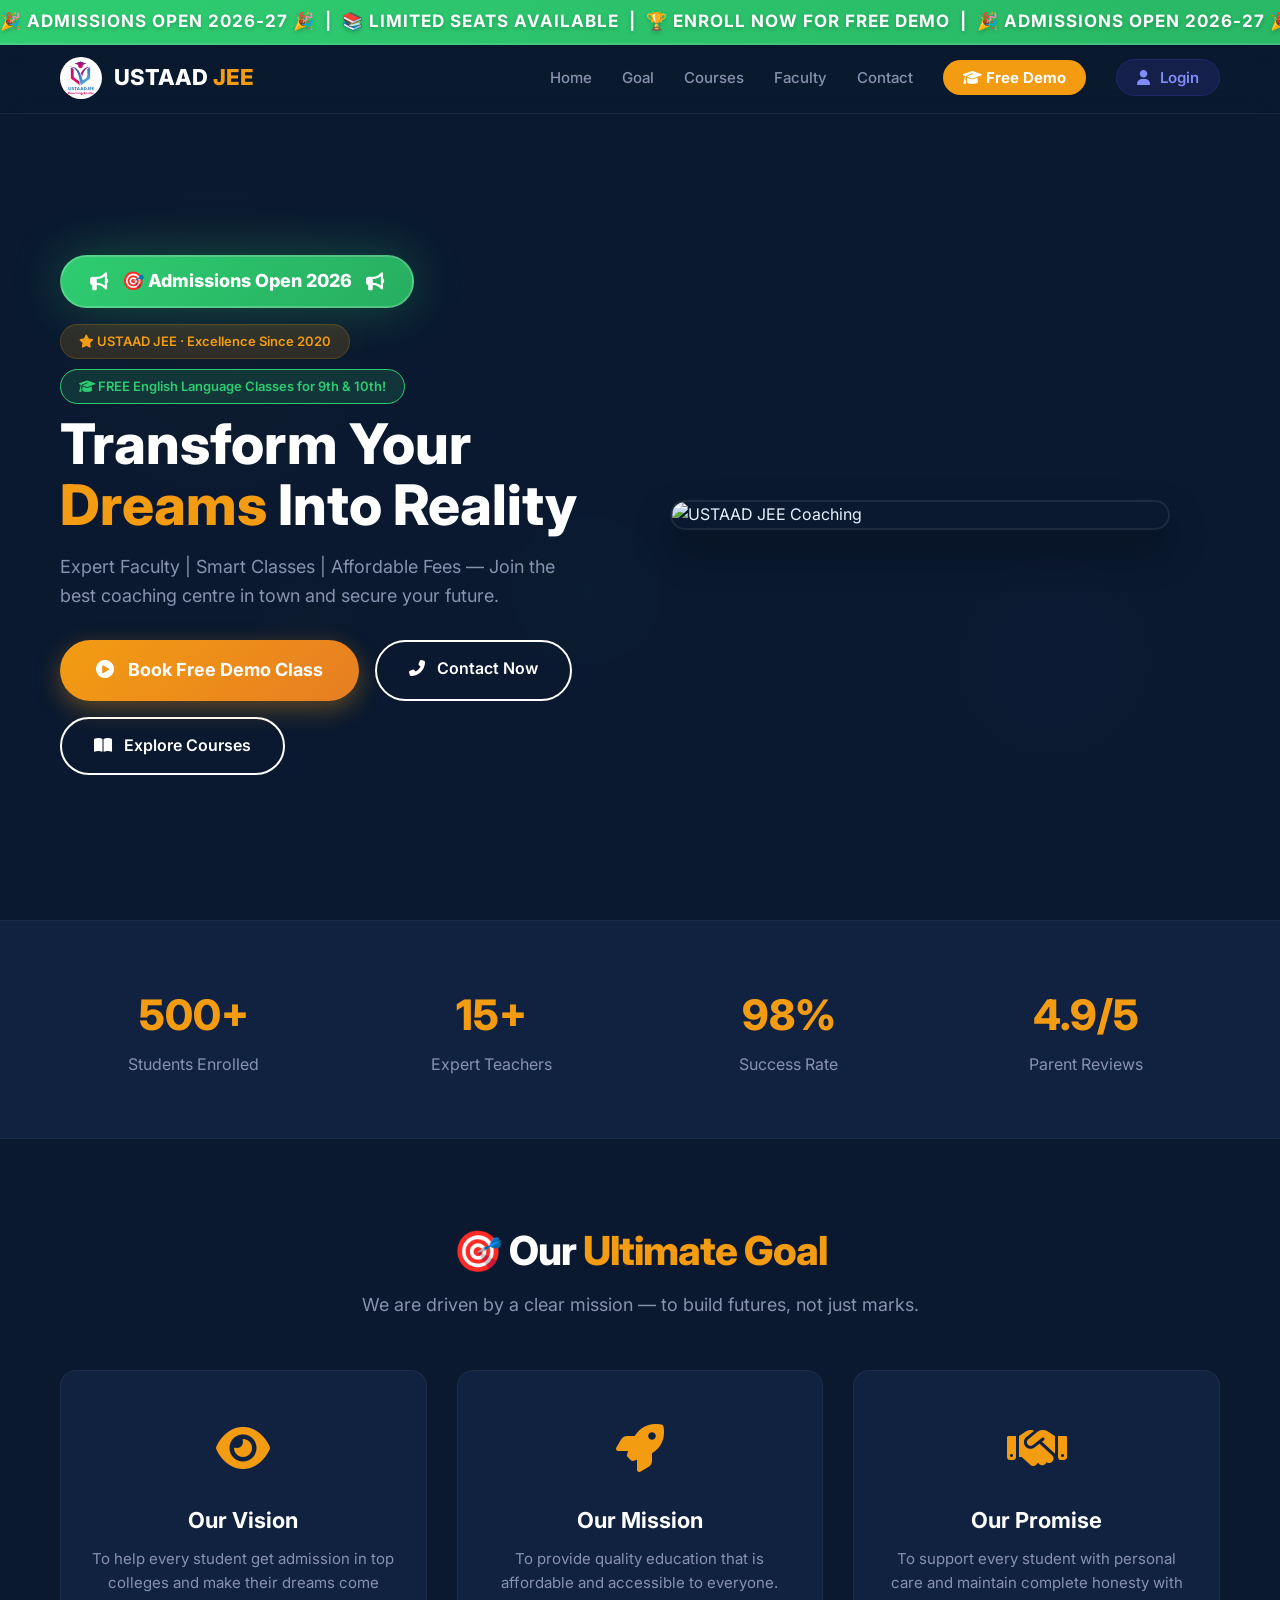
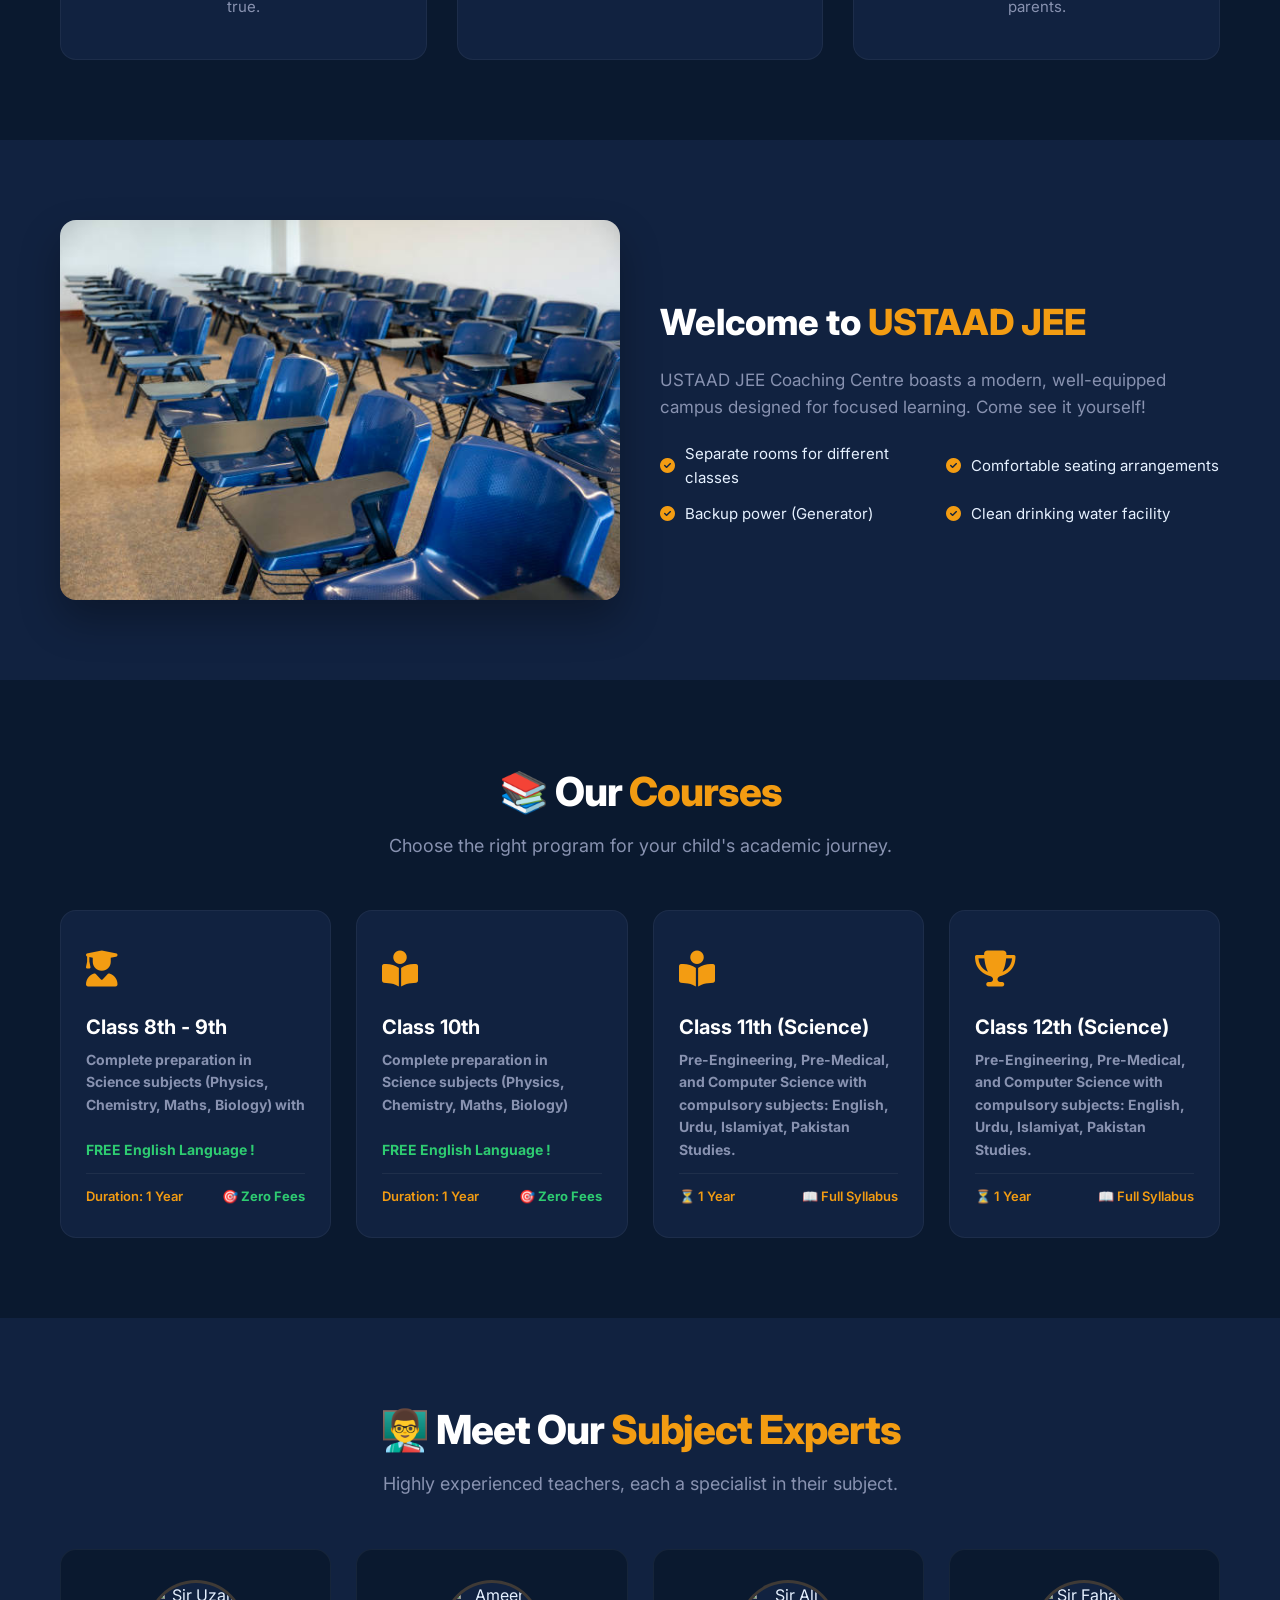
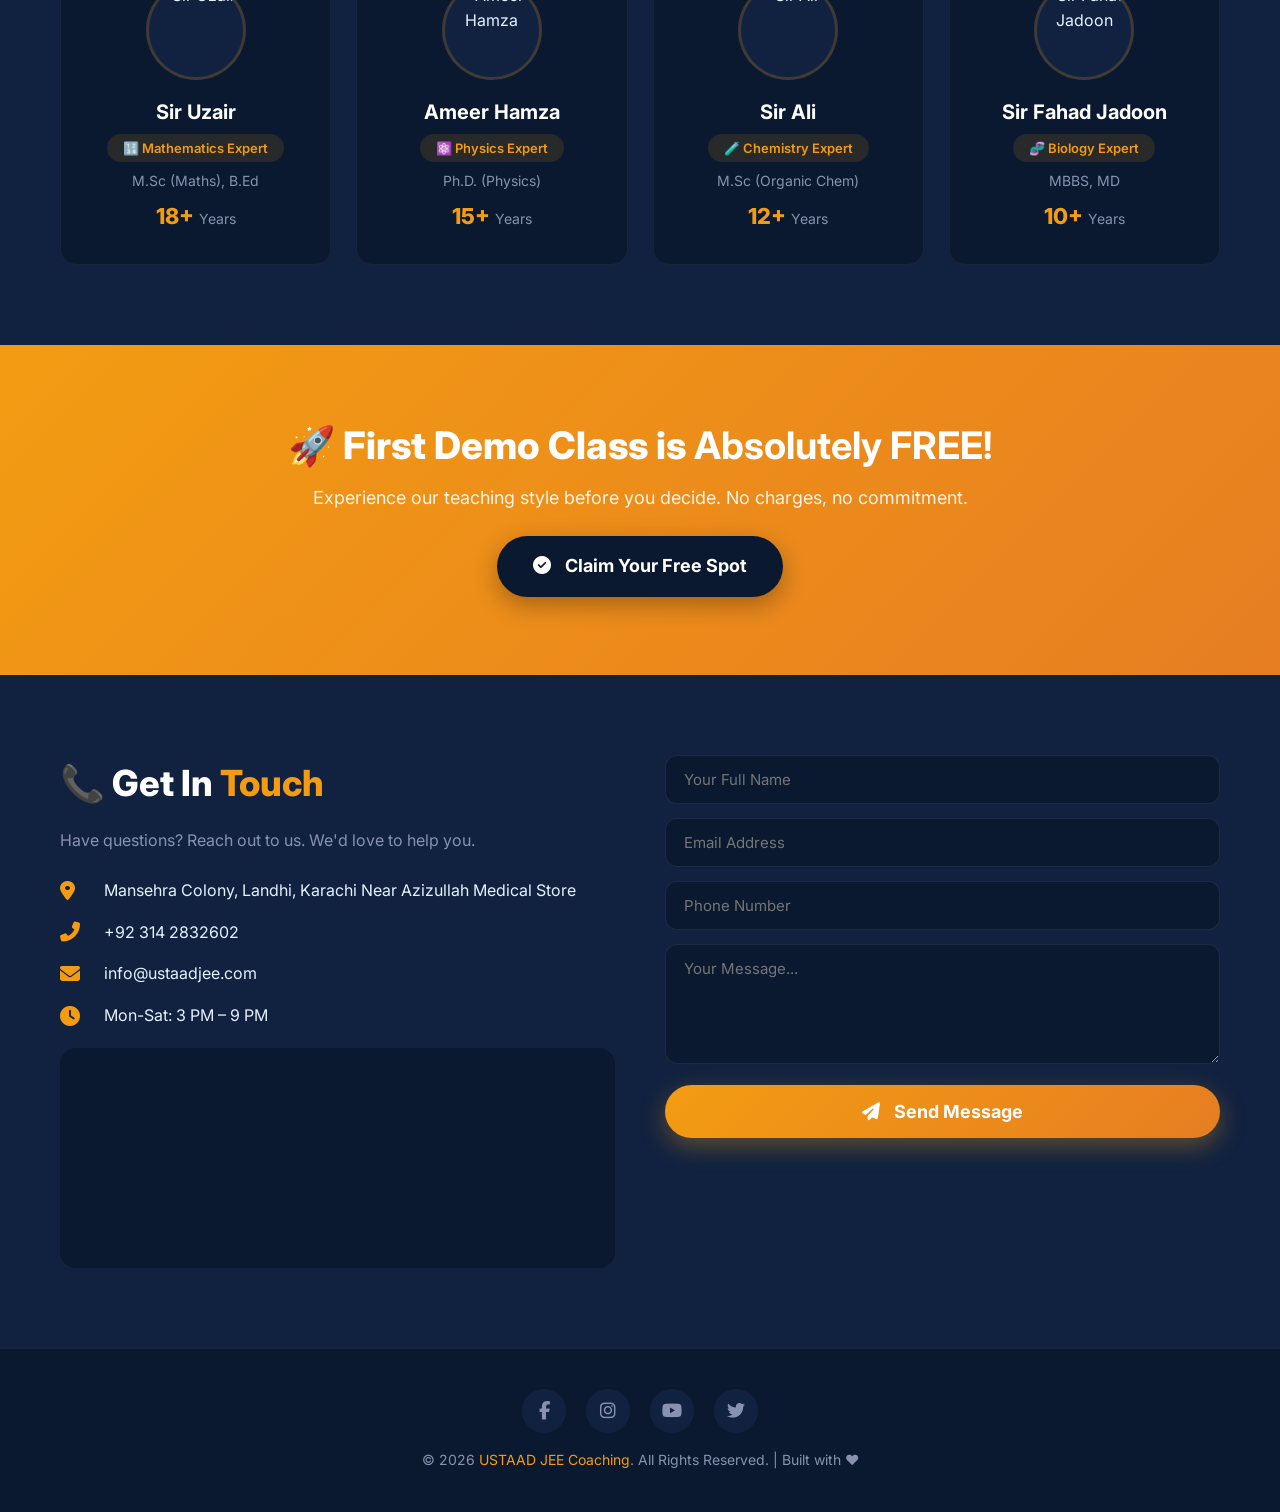
==== commit fc12626b: "add correct information about Centre" ====
--- a/index.html
+++ b/index.html
@@ -38,7 +38,7 @@
     <nav id="navbar">
       <div class="container">
         <div class="nav-logo">
-          <img src="/assets/ustaadlogo.jpeg" alt="USTAAD JEE" />
+          <img src="assets/ustaadlogo.jpeg" alt="USTAAD JEE" />
           <h1>USTAAD<span> JEE</span></h1>
         </div>
         <ul class="nav-links" id="navLinks">
@@ -184,8 +184,8 @@
             <div class="icon"><i class="fas fa-handshake"></i></div>
             <h3>Our Promise</h3>
             <p>
-              To give individual attention, weekly parent-teacher meetings, and
-              100% transparency.
+              To support every student with personal care and maintain complete
+              honesty with parents.
             </p>
           </div>
         </div>
@@ -208,11 +208,12 @@
               designed for focused learning. Come see it yourself!
             </p>
             <ul class="campus-features">
-              <li><i class="fas fa-check-circle"></i> Smart Classrooms</li>
-              <li><i class="fas fa-check-circle"></i> Library & Study Hall</li>
-              <li><i class="fas fa-check-circle"></i> Parking & Security</li>
-              <li><i class="fas fa-check-circle"></i> Wi-Fi Campus</li>
-            </ul>
+              
+    <li><i class="fas fa-check-circle"></i> Separate rooms for different classes</li>
+    <li><i class="fas fa-check-circle"></i> Comfortable seating arrangements</li>
+    <li><i class="fas fa-check-circle"></i> Backup power (Generator)</li>
+    <li><i class="fas fa-check-circle"></i> Clean drinking water facility</li>
+</ul>
           </div>
         </div>
       </div>
@@ -230,10 +231,12 @@
         <div class="courses-grid" id="coursesGrid">
           <div class="course-card">
             <div class="icon"><i class="fas fa-user-graduate"></i></div>
-            <h3>Class 9th - 10th</h3>
-            <p>
-              All subjects with board exam preparation.
-              <strong style="color: #2ecc71">FREE English!</strong>
+            <h3>Class 8th - 9th</h3>
+            <p>
+              <b>
+              Complete preparation in Science subjects (Physics, Chemistry,
+              Maths, Biology) with </b> <br /><br>
+              <strong style="color: #2ecc71">FREE English Language !</strong>
             </p>
             <div class="meta">
               <span>Duration: 1 Year</span
@@ -244,27 +247,51 @@
           </div>
           <div class="course-card">
             <div class="icon"><i class="fas fa-book-reader"></i></div>
-            <h3>Class 11th (First Year)</h3>
-            <p>Science (PCM/B) & Commerce streams with expert faculty.</p>
+            <h3>Class 10th</h3>
+            <p>
+              <b>
+              Complete preparation in Science subjects (Physics, Chemistry,
+              Maths, Biology) </b><br /><br>
+              <strong style="color: #2ecc71">FREE English Language !</strong>
+            </p>
             <div class="meta">
-              <span>Duration: 1 Year</span><span>📖 Foundation</span>
+              <span>Duration: 1 Year</span
+              ><span style="color: #2ecc71; font-weight: 700"
+                >🎯 Zero Fees</span
+              >
             </div>
           </div>
           <div class="course-card">
-            <div class="icon"><i class="fas fa-flask"></i></div>
-            <h3>Class 12th (Science)</h3>
-            <p>Physics, Chemistry, Biology / Maths with practicals.</p>
+            <div class="icon"><i class="fas fa-book-reader"></i></div>
+            <h3>Class 11th (Science)</h3>
+
+            <p>
+              <b> Pre-Engineering, Pre-Medical, and Computer Science with compulsory
+              subjects: English, Urdu, Islamiyat, Pakistan Studies.</b>
+            </p>
+
+          
             <div class="meta">
-              <span>Duration: 2 Years</span><span>🧪 Advanced</span>
-            </div>
-          </div>
+              <span>⏳ 1 Year</span>
+              <span>📖 Full Syllabus</span>
+            </div>
+          </div>
+
+
           <div class="course-card">
             <div class="icon"><i class="fas fa-trophy"></i></div>
-            <h3>Competitive (JEE/NEET)</h3>
-            <p>Advanced level preparation with 500+ mock tests.</p>
+            <h3>Class 12th (Science)</h3>
+            <p>
+              <b>
+              Pre-Engineering, Pre-Medical, and Computer Science with compulsory
+              subjects: English, Urdu, Islamiyat, Pakistan Studies.</b>
+            </p>
             <div class="meta">
-              <span>Duration: 2 Years</span><span>🏆 Target</span>
-            </div>
+              <span>⏳ 1 Year</span>
+              <span>📖 Full Syllabus</span>
+            </div>
+          </div>
+
           </div>
         </div>
       </div>
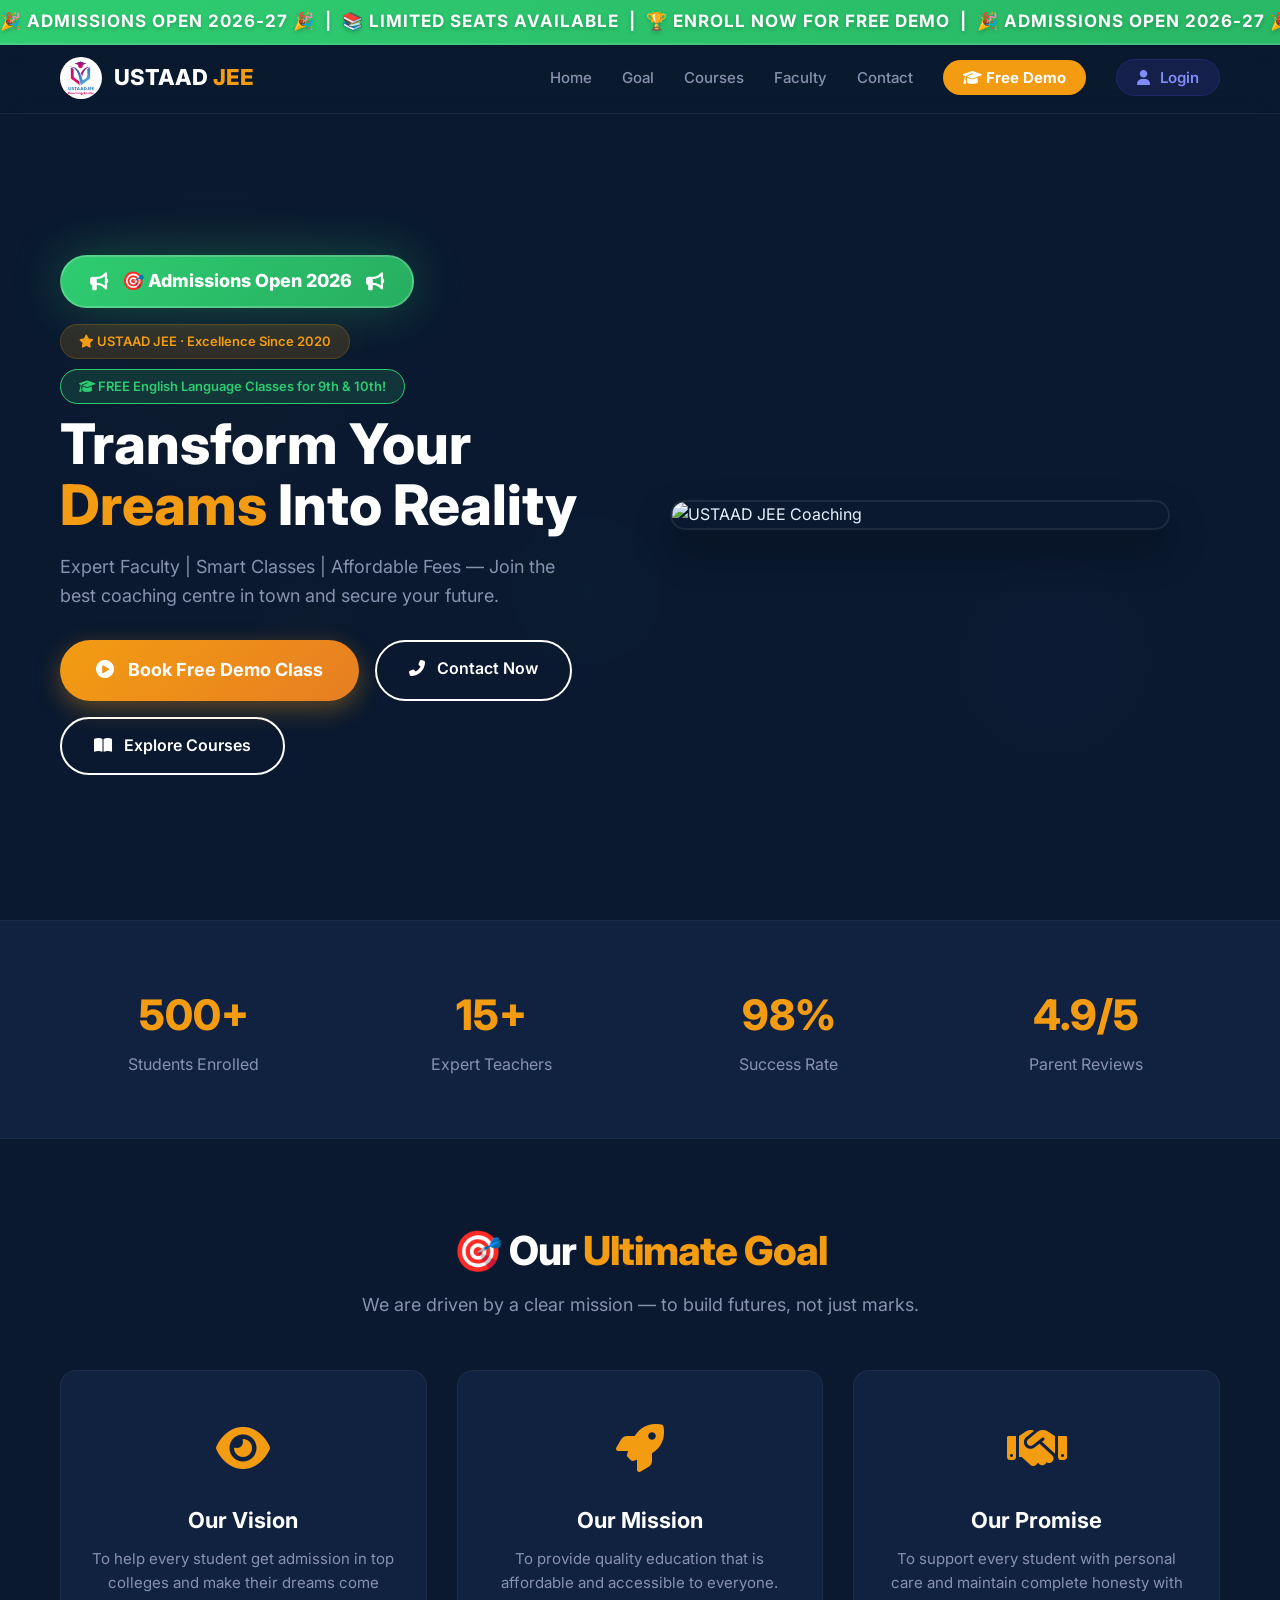
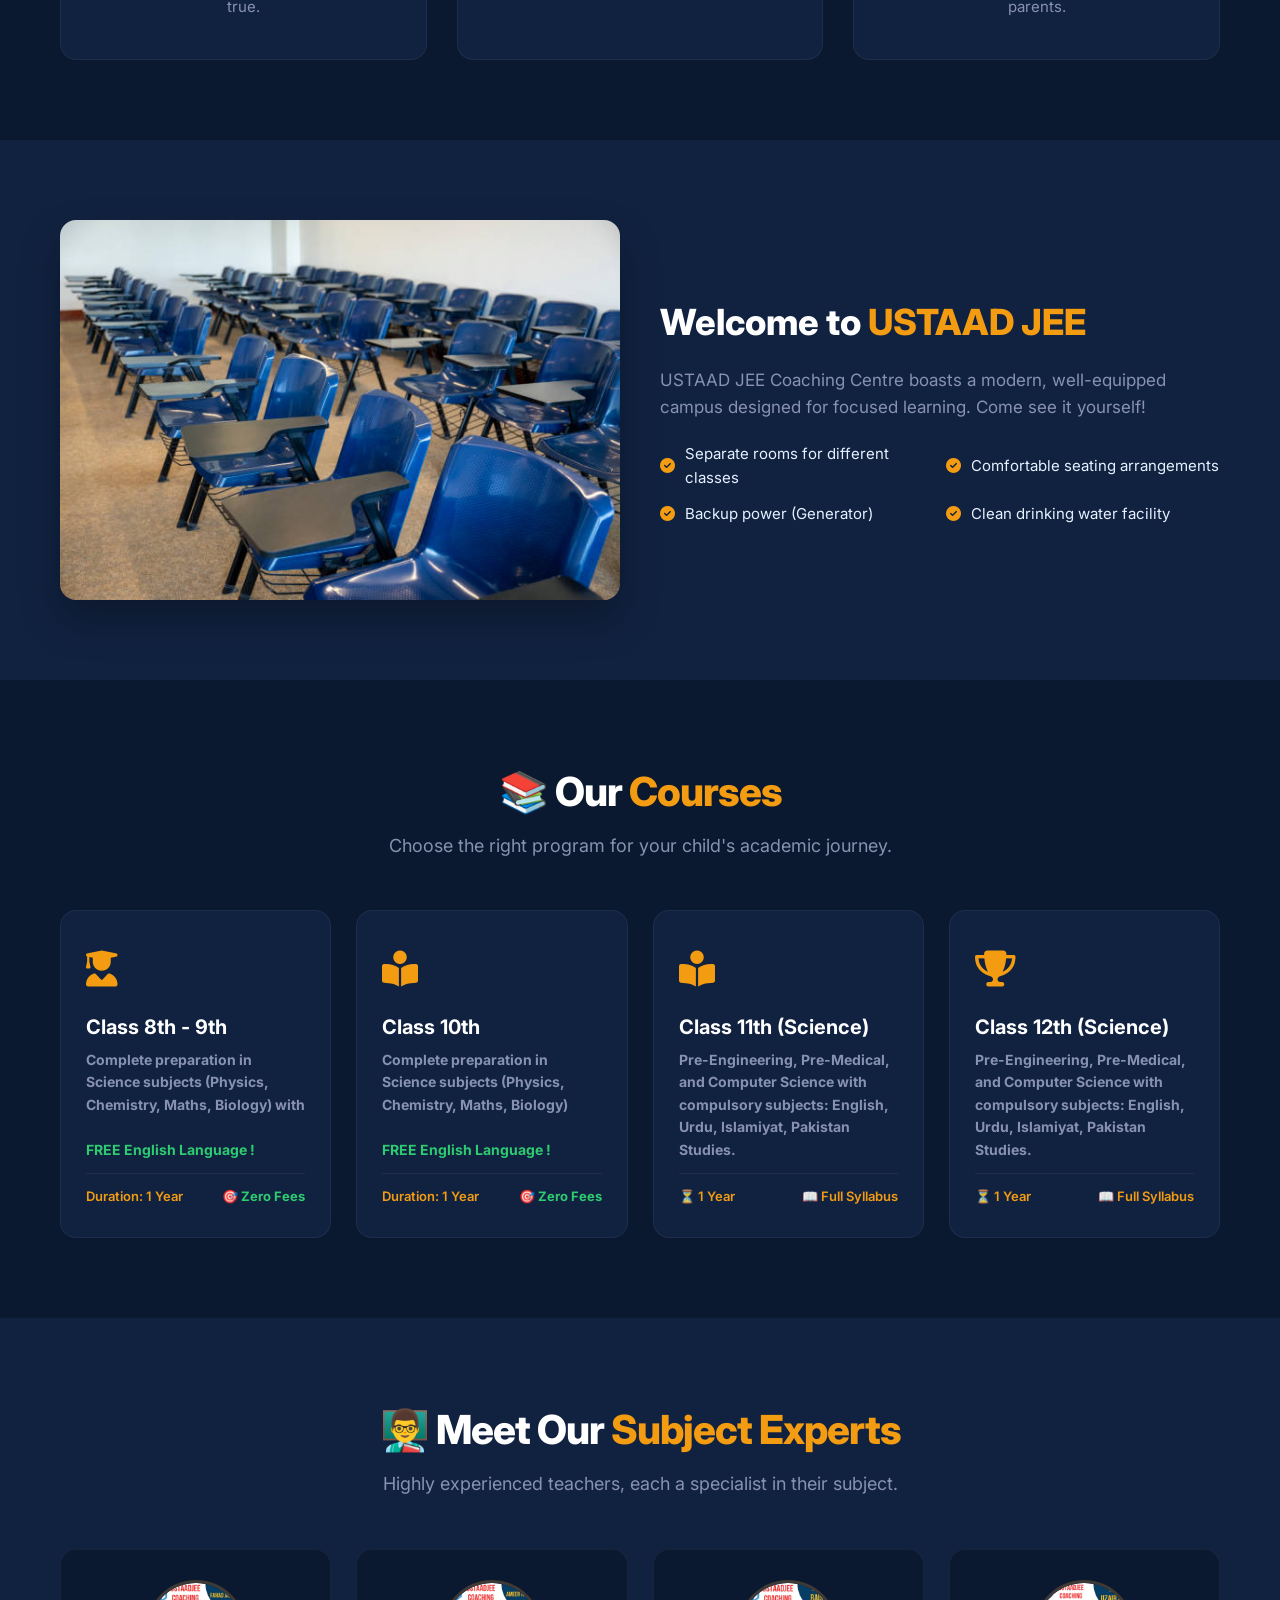
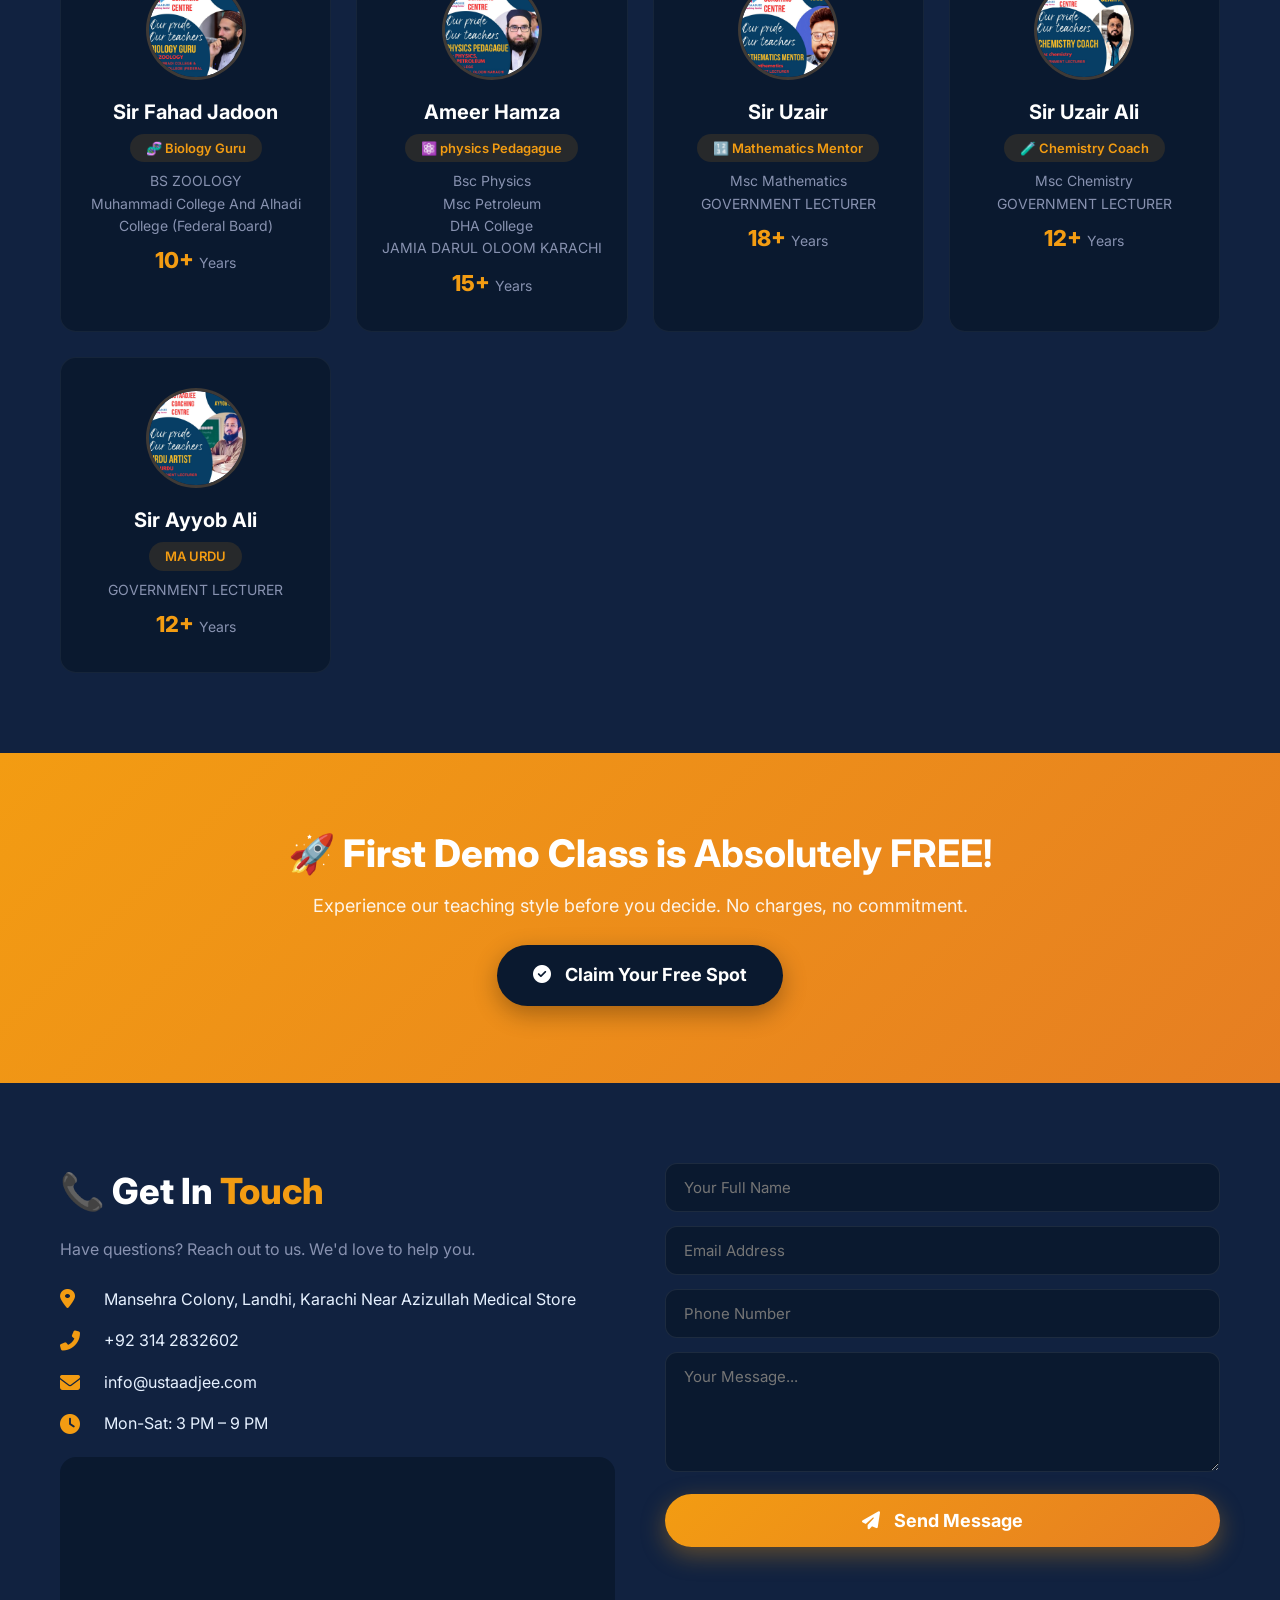
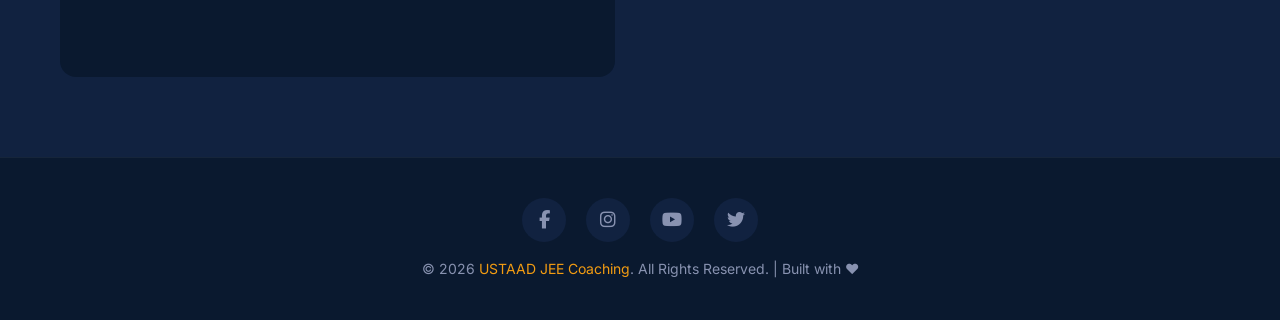
==== commit 924afd48: "add teachers pictures" ====
--- a/index.html
+++ b/index.html
@@ -309,54 +309,80 @@
           </p>
         </div>
         <div class="faculty-grid" id="facultyGrid">
+
           <div class="teacher-card">
             <div class="avatar">
               <img
-                src="https://ui-avatars.com/api/?name=Sir+Uzair&background=112240&color=f39c12&size=100"
-                alt="Sir Uzair"
-              />
-            </div>
-            <h3>Sir Uzair</h3>
-            <span class="subject">🔢 Mathematics Expert</span>
-            <p class="qualification">M.Sc (Maths), B.Ed</p>
-            <span class="experience">18+ <small>Years</small></span>
-          </div>
+                src="assets/biology.jpg"
+                alt="Sir Fahad Jadoon"
+              />
+            </div>
+            <h3>Sir Fahad Jadoon</h3>
+            <span class="subject">🧬 Biology Guru</span>
+            <p class="qualification">BS ZOOLOGY</p>
+            <p class="qualification">Muhammadi College And Alhadi College (Federal Board)</p>
+            <span class="experience">10+ <small>Years</small></span>
+          </div>
+
+             <div class="teacher-card">
+            <div class="avatar">
+              <img
+                src="assets/physics.jpg"
+                alt="Ameer Hamza"
+              />
+            </div>
+            <h3>Ameer Hamza</h3>
+            <span class="subject">⚛️ physics Pedagague</span>
+            <p class="qualification">Bsc Physics</p>
+            <p class="qualification">Msc Petroleum</p>
+            <p class="qualification">DHA College</p>
+            <p class="qualification">JAMIA DARUL OLOOM KARACHI</p>
+            <span class="experience">15+ <small>Years</small></span>
+          </div>
+
+
           <div class="teacher-card">
             <div class="avatar">
               <img
-                src="https://ui-avatars.com/api/?name=A+H&background=112240&color=f39c12&size=100"
-                alt="Ameer Hamza"
-              />
-            </div>
-            <h3>Ameer Hamza</h3>
-            <span class="subject">⚛️ Physics Expert</span>
-            <p class="qualification">Ph.D. (Physics)</p>
-            <span class="experience">15+ <small>Years</small></span>
-          </div>
+                src="assets/Math.jpg"
+                alt="Sir Uzair"
+              />
+            </div>
+            <h3>Sir Uzair</h3>
+            <span class="subject">🔢 Mathematics Mentor</span>
+            <p class="qualification">Msc Mathematics</p>
+            <p class="qualification">GOVERNMENT LECTURER</p>
+            <span class="experience">18+ <small>Years</small></span>
+          </div>
+       
+
           <div class="teacher-card">
             <div class="avatar">
               <img
-                src="https://ui-avatars.com/api/?name=Sir+Ali&background=112240&color=f39c12&size=100"
-                alt="Sir Ali"
-              />
-            </div>
-            <h3>Sir Ali</h3>
-            <span class="subject">🧪 Chemistry Expert</span>
-            <p class="qualification">M.Sc (Organic Chem)</p>
+                src="assets/chemistry.jpg"
+                alt="Sir Uzair"
+              />
+            </div>
+            <h3>Sir Uzair Ali</h3>
+            <span class="subject">🧪 Chemistry Coach</span>
+            <p class="qualification">Msc Chemistry</p>
+            <p class="qualification">GOVERNMENT LECTURER</p>
             <span class="experience">12+ <small>Years</small></span>
           </div>
-          <div class="teacher-card">
+
+           <div class="teacher-card">
             <div class="avatar">
               <img
-                src="https://ui-avatars.com/api/?name=Fahad+Jadoon&background=112240&color=f39c12&size=100"
-                alt="Sir Fahad Jadoon"
-              />
-            </div>
-            <h3>Sir Fahad Jadoon</h3>
-            <span class="subject">🧬 Biology Expert</span>
-            <p class="qualification">MBBS, MD</p>
-            <span class="experience">10+ <small>Years</small></span>
-          </div>
+                src="assets/Urdu.jpg"
+                alt="Sir Uzair"
+              />
+            </div>
+            <h3>Sir Ayyob Ali</h3>
+            <span class="subject">MA URDU</span>
+            <p class="qualification">GOVERNMENT LECTURER</p>
+            <span class="experience">12+ <small>Years</small></span>
+          </div>
+          
         </div>
       </div>
     </section>
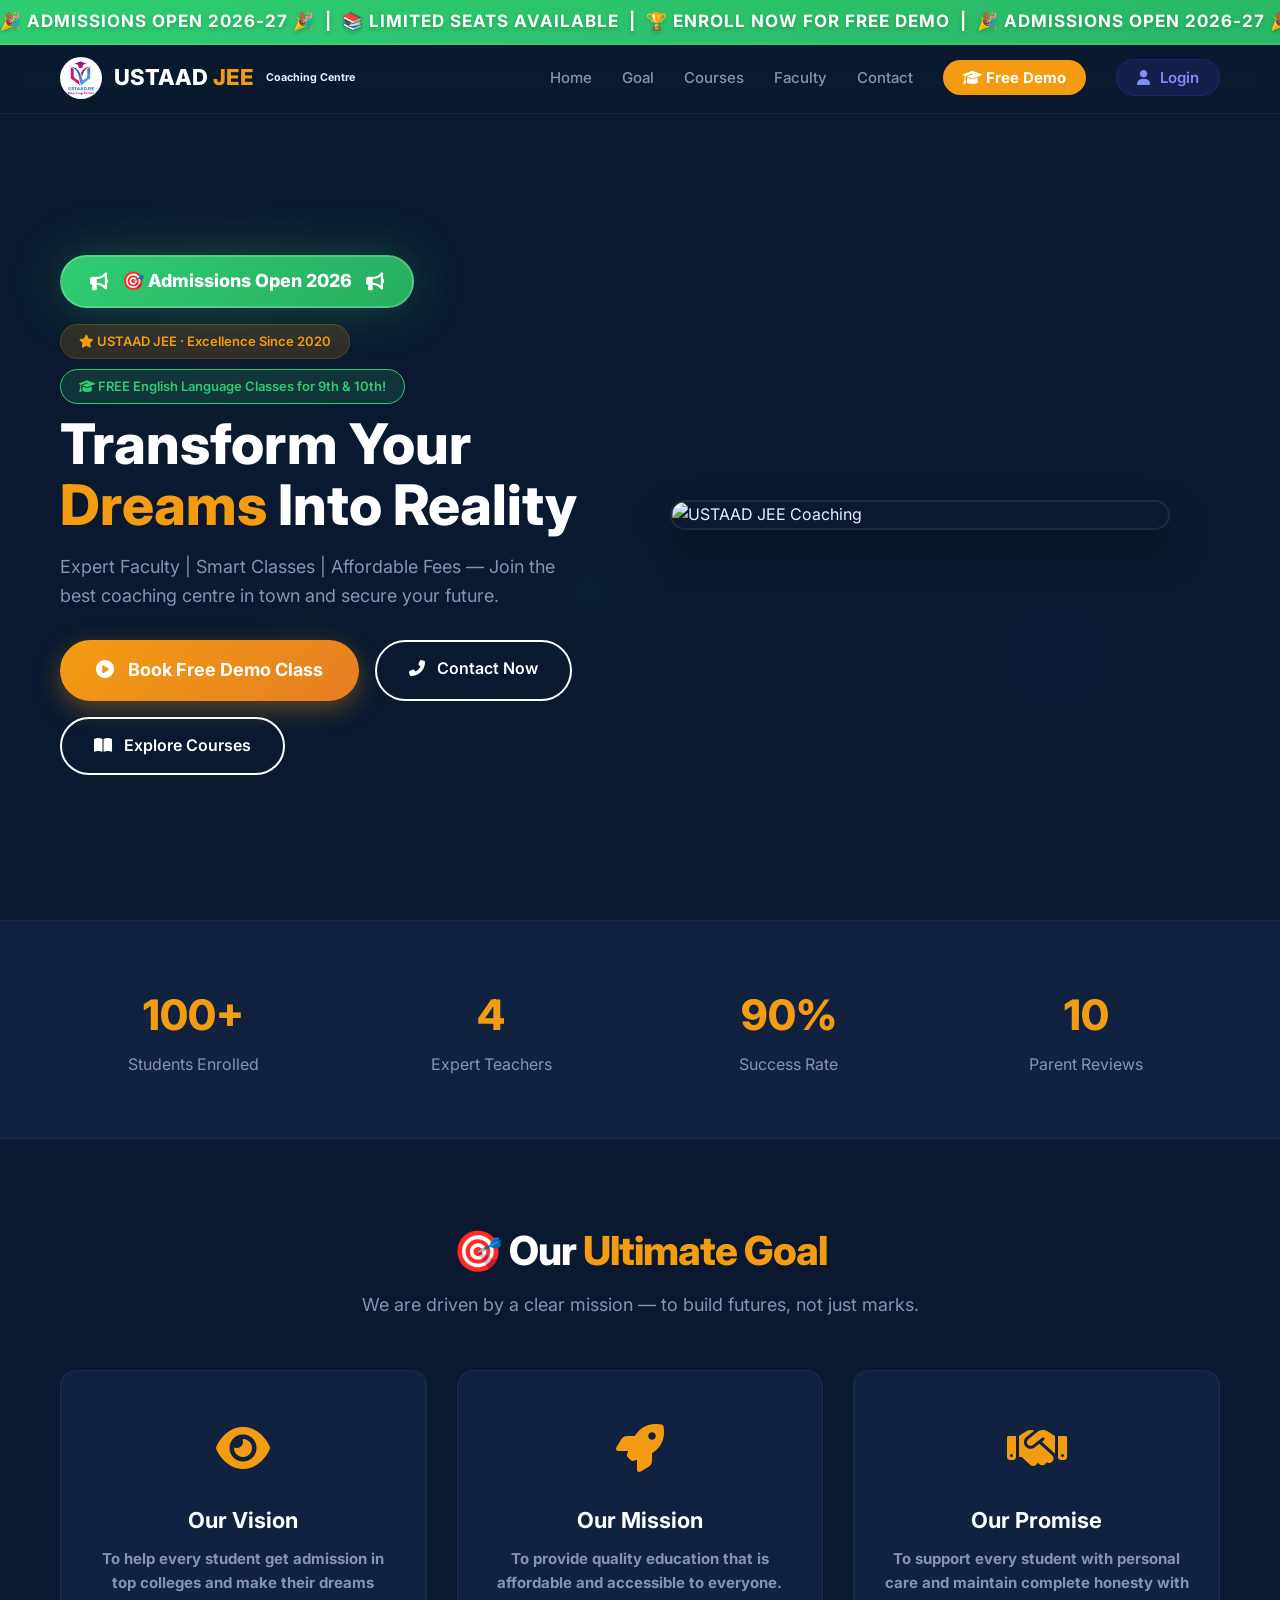
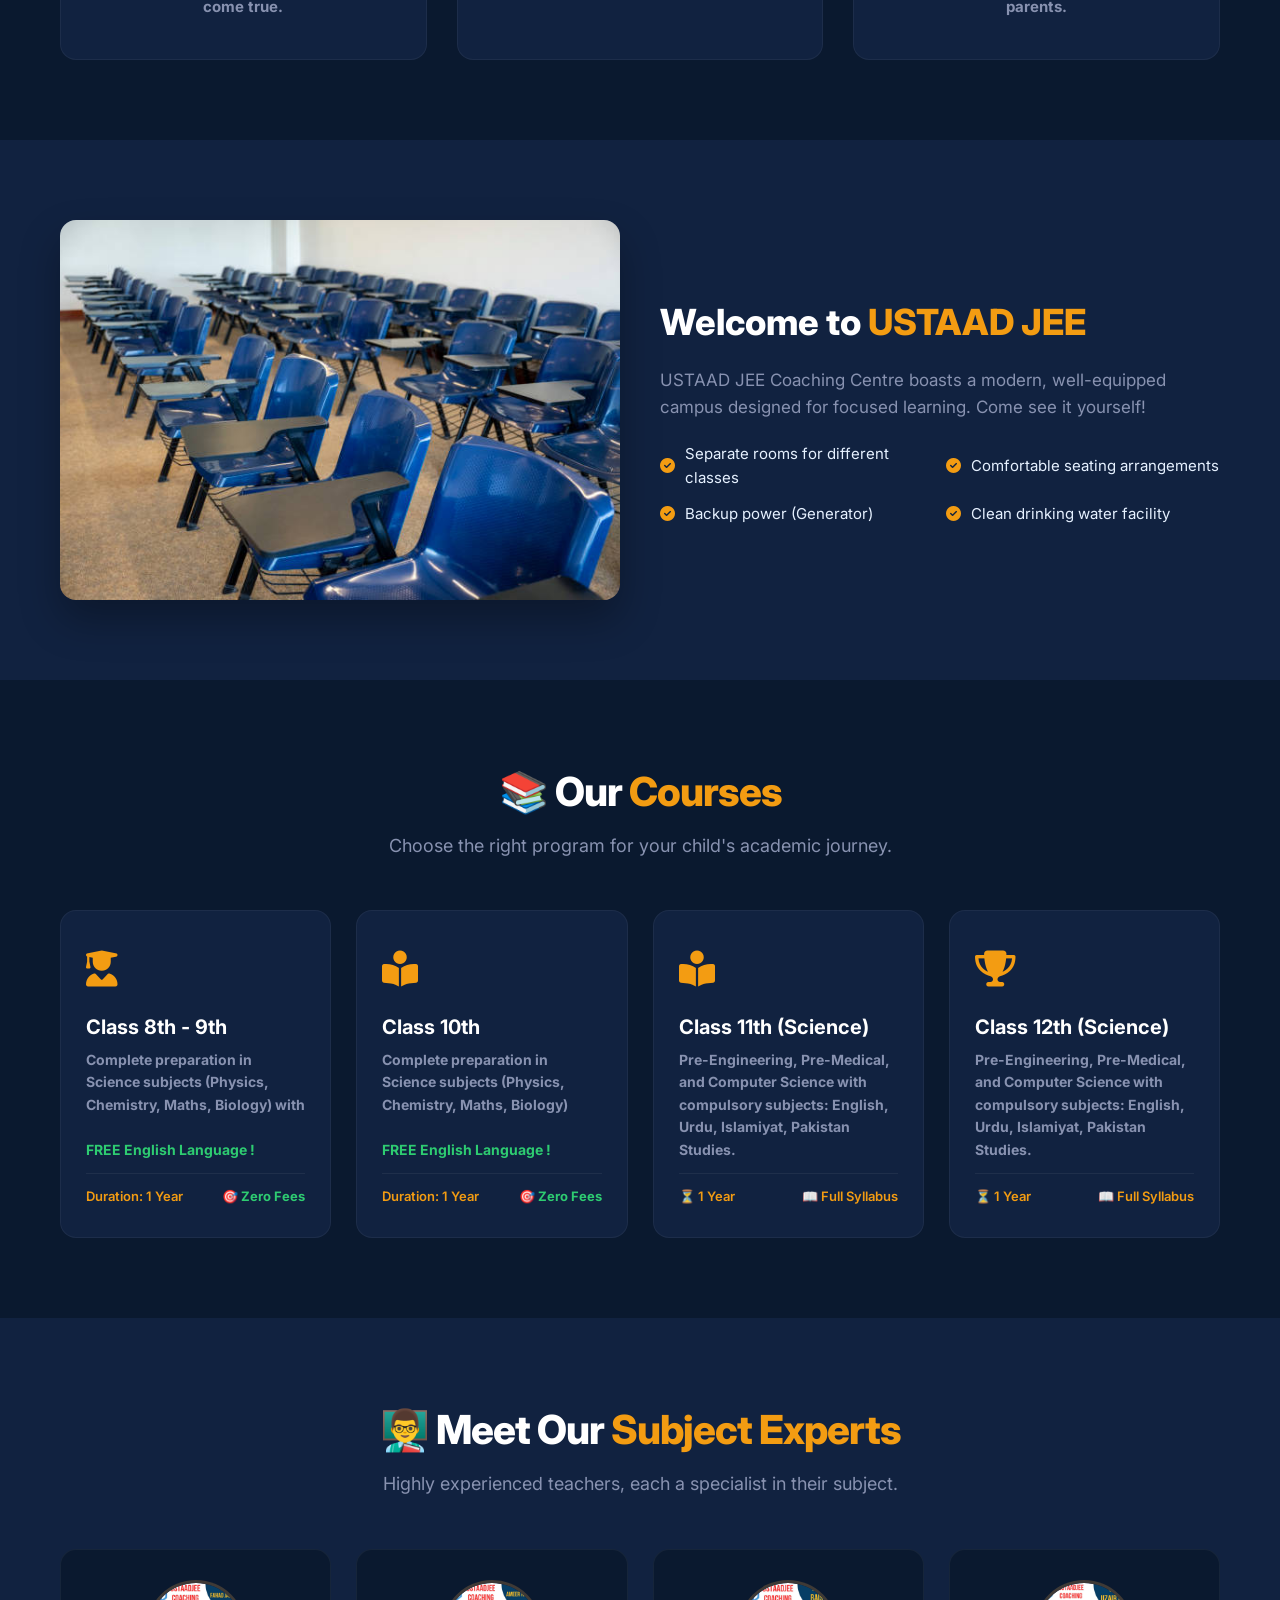
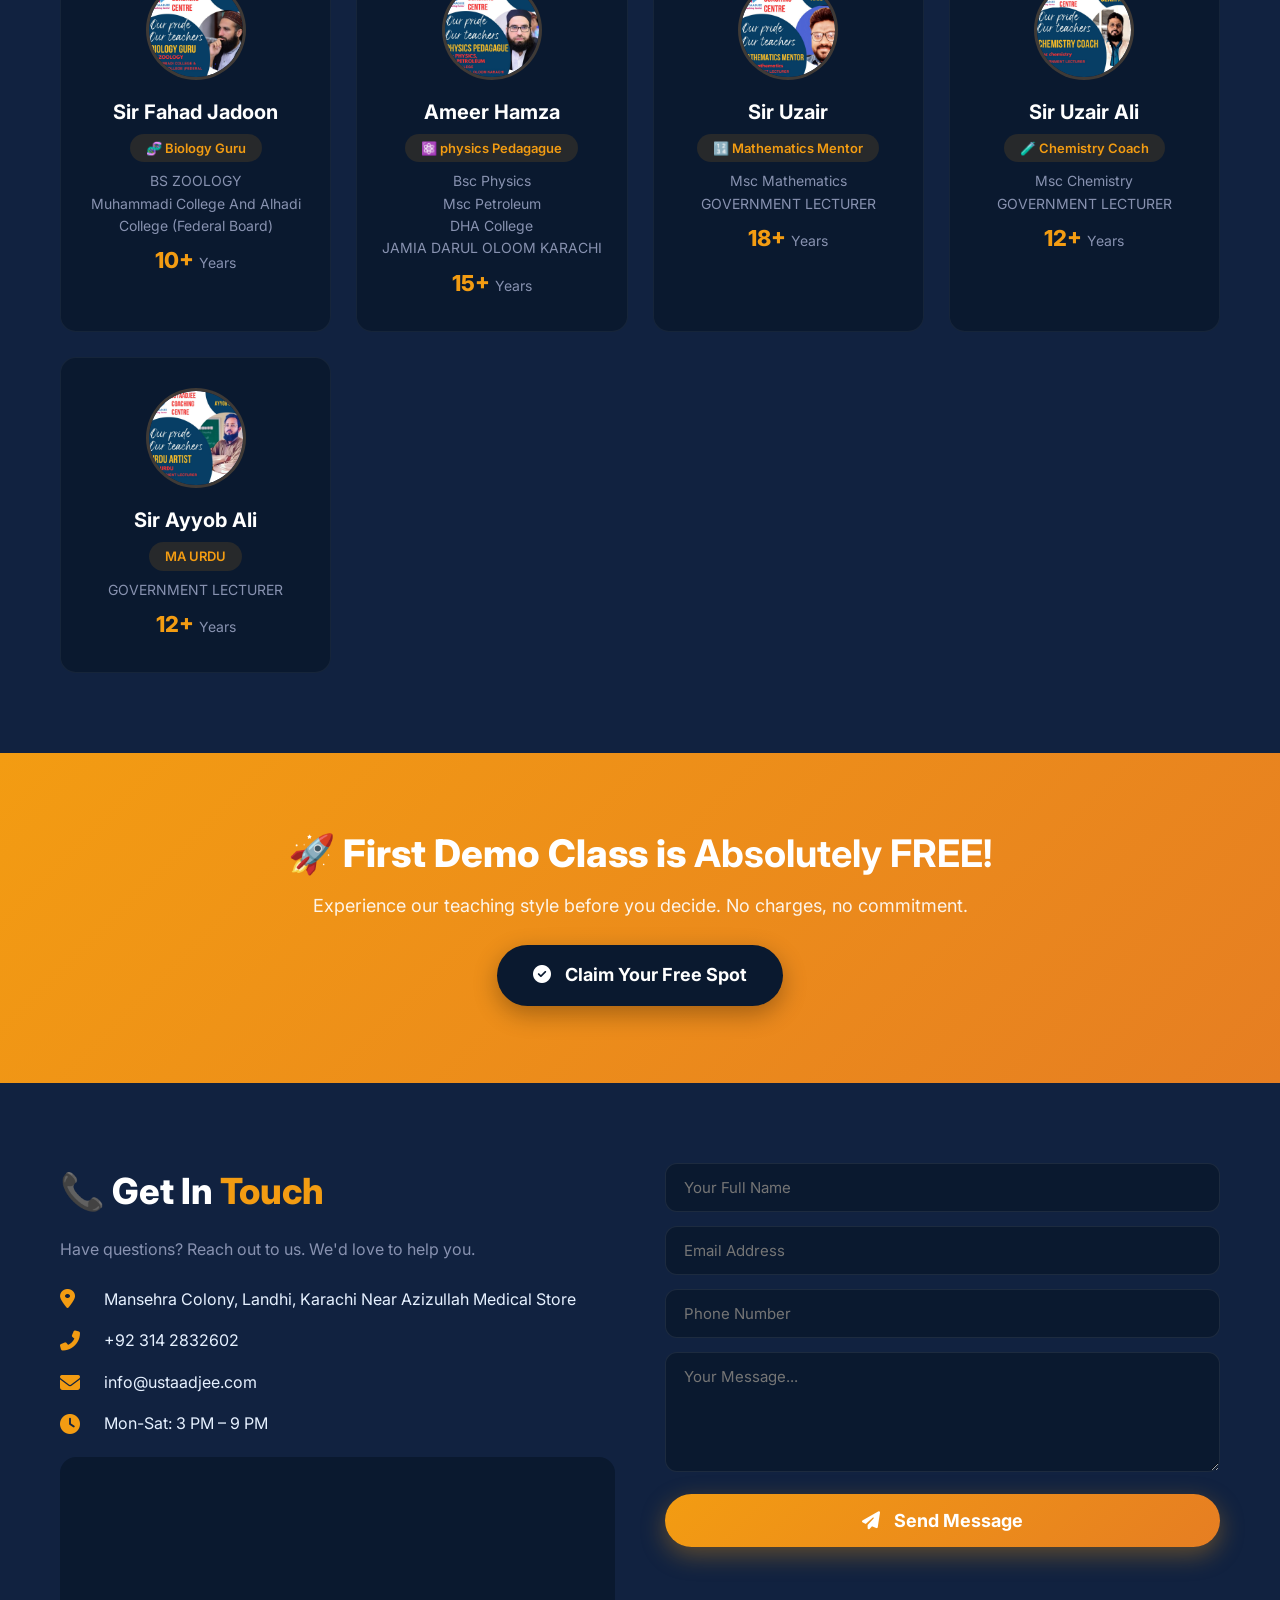
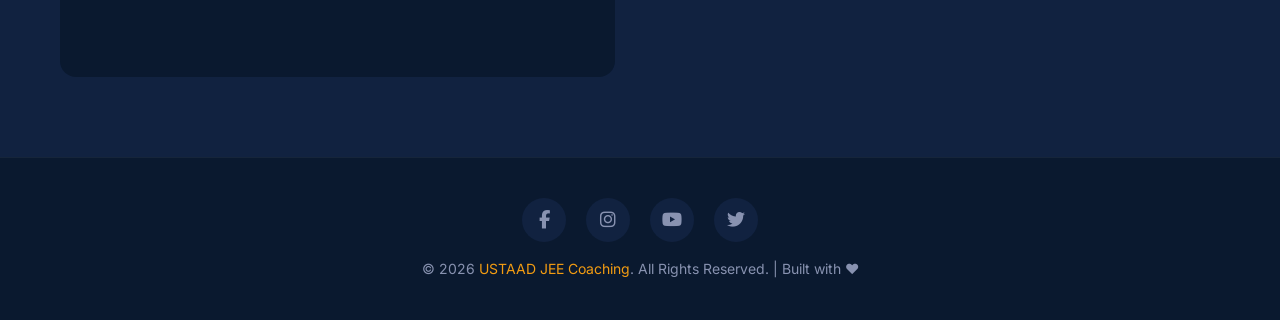
==== commit 108d7462: "add some more animation for attraction of user" ====
--- a/index.html
+++ b/index.html
@@ -15,6 +15,9 @@
       rel="stylesheet"
       href="https://cdnjs.cloudflare.com/ajax/libs/font-awesome/6.5.0/css/all.min.css"
     />
+    <!-- GSAP CDN -->
+    <script src="https://cdnjs.cloudflare.com/ajax/libs/gsap/3.12.5/gsap.min.js"></script>
+    <script src="https://cdnjs.cloudflare.com/ajax/libs/gsap/3.12.5/ScrollTrigger.min.js"></script>
 
     <!-- External CSS -->
     <link rel="stylesheet" href="dashboard.css" />
@@ -40,6 +43,9 @@
         <div class="nav-logo">
           <img src="assets/ustaadlogo.jpeg" alt="USTAAD JEE" />
           <h1>USTAAD<span> JEE</span></h1>
+          <div>
+            <h6>Coaching Centre</h6>
+          </div>
         </div>
         <ul class="nav-links" id="navLinks">
           <li><a href="#home">Home</a></li>
@@ -133,19 +139,19 @@
       <div class="container">
         <div class="stats-grid">
           <div class="stat-item">
-            <h3>500+</h3>
+            <h3>100+</h3>
             <p>Students Enrolled</p>
           </div>
           <div class="stat-item">
-            <h3>15+</h3>
+            <h3>4</h3>
             <p>Expert Teachers</p>
           </div>
           <div class="stat-item">
-            <h3>98%</h3>
+            <h3>90%</h3>
             <p>Success Rate</p>
           </div>
           <div class="stat-item">
-            <h3>4.9/5</h3>
+            <h3>10</h3>
             <p>Parent Reviews</p>
           </div>
         </div>
@@ -168,24 +174,30 @@
             <div class="icon"><i class="fas fa-eye"></i></div>
             <h3>Our Vision</h3>
             <p>
-              To help every student get admission in top colleges and make their
-              dreams come true.
+              <b>
+                To help every student get admission in top colleges and make
+                their dreams come true.
+              </b>
             </p>
           </div>
           <div class="goal-card">
             <div class="icon"><i class="fas fa-rocket"></i></div>
             <h3>Our Mission</h3>
             <p>
-              To provide quality education that is affordable and accessible to
-              everyone.
+              <b>
+                To provide quality education that is affordable and accessible
+                to everyone.
+              </b>
             </p>
           </div>
           <div class="goal-card">
             <div class="icon"><i class="fas fa-handshake"></i></div>
             <h3>Our Promise</h3>
             <p>
-              To support every student with personal care and maintain complete
-              honesty with parents.
+              <b>
+                To support every student with personal care and maintain
+                complete honesty with parents.
+              </b>
             </p>
           </div>
         </div>
@@ -208,12 +220,22 @@
               designed for focused learning. Come see it yourself!
             </p>
             <ul class="campus-features">
-              
-    <li><i class="fas fa-check-circle"></i> Separate rooms for different classes</li>
-    <li><i class="fas fa-check-circle"></i> Comfortable seating arrangements</li>
-    <li><i class="fas fa-check-circle"></i> Backup power (Generator)</li>
-    <li><i class="fas fa-check-circle"></i> Clean drinking water facility</li>
-</ul>
+              <li>
+                <i class="fas fa-check-circle"></i> Separate rooms for different
+                classes
+              </li>
+              <li>
+                <i class="fas fa-check-circle"></i> Comfortable seating
+                arrangements
+              </li>
+              <li>
+                <i class="fas fa-check-circle"></i> Backup power (Generator)
+              </li>
+              <li>
+                <i class="fas fa-check-circle"></i> Clean drinking water
+                facility
+              </li>
+            </ul>
           </div>
         </div>
       </div>
@@ -234,8 +256,9 @@
             <h3>Class 8th - 9th</h3>
             <p>
               <b>
-              Complete preparation in Science subjects (Physics, Chemistry,
-              Maths, Biology) with </b> <br /><br>
+                Complete preparation in Science subjects (Physics, Chemistry,
+                Maths, Biology) with </b
+              ><br /><br />
               <strong style="color: #2ecc71">FREE English Language !</strong>
             </p>
             <div class="meta">
@@ -250,8 +273,9 @@
             <h3>Class 10th</h3>
             <p>
               <b>
-              Complete preparation in Science subjects (Physics, Chemistry,
-              Maths, Biology) </b><br /><br>
+                Complete preparation in Science subjects (Physics, Chemistry,
+                Maths, Biology) </b
+              ><br /><br />
               <strong style="color: #2ecc71">FREE English Language !</strong>
             </p>
             <div class="meta">
@@ -266,32 +290,31 @@
             <h3>Class 11th (Science)</h3>
 
             <p>
-              <b> Pre-Engineering, Pre-Medical, and Computer Science with compulsory
-              subjects: English, Urdu, Islamiyat, Pakistan Studies.</b>
-            </p>
-
-          
+              <b>
+                Pre-Engineering, Pre-Medical, and Computer Science with
+                compulsory subjects: English, Urdu, Islamiyat, Pakistan Studies.
+              </b>
+            </p>
+
             <div class="meta">
               <span>⏳ 1 Year</span>
               <span>📖 Full Syllabus</span>
             </div>
           </div>
 
-
           <div class="course-card">
             <div class="icon"><i class="fas fa-trophy"></i></div>
             <h3>Class 12th (Science)</h3>
             <p>
               <b>
-              Pre-Engineering, Pre-Medical, and Computer Science with compulsory
-              subjects: English, Urdu, Islamiyat, Pakistan Studies.</b>
+                Pre-Engineering, Pre-Medical, and Computer Science with
+                compulsory subjects: English, Urdu, Islamiyat, Pakistan Studies.
+              </b>
             </p>
             <div class="meta">
               <span>⏳ 1 Year</span>
               <span>📖 Full Syllabus</span>
             </div>
-          </div>
-
           </div>
         </div>
       </div>
@@ -309,27 +332,22 @@
           </p>
         </div>
         <div class="faculty-grid" id="facultyGrid">
-
           <div class="teacher-card">
             <div class="avatar">
-              <img
-                src="assets/biology.jpg"
-                alt="Sir Fahad Jadoon"
-              />
+              <img src="assets/biology.jpg" alt="Sir Fahad Jadoon" />
             </div>
             <h3>Sir Fahad Jadoon</h3>
             <span class="subject">🧬 Biology Guru</span>
             <p class="qualification">BS ZOOLOGY</p>
-            <p class="qualification">Muhammadi College And Alhadi College (Federal Board)</p>
+            <p class="qualification">
+              Muhammadi College And Alhadi College (Federal Board)
+            </p>
             <span class="experience">10+ <small>Years</small></span>
           </div>
 
-             <div class="teacher-card">
+          <div class="teacher-card">
             <div class="avatar">
-              <img
-                src="assets/physics.jpg"
-                alt="Ameer Hamza"
-              />
+              <img src="assets/physics.jpg" alt="Ameer Hamza" />
             </div>
             <h3>Ameer Hamza</h3>
             <span class="subject">⚛️ physics Pedagague</span>
@@ -340,13 +358,9 @@
             <span class="experience">15+ <small>Years</small></span>
           </div>
 
-
           <div class="teacher-card">
             <div class="avatar">
-              <img
-                src="assets/Math.jpg"
-                alt="Sir Uzair"
-              />
+              <img src="assets/Math.jpg" alt="Sir Uzair" />
             </div>
             <h3>Sir Uzair</h3>
             <span class="subject">🔢 Mathematics Mentor</span>
@@ -354,14 +368,10 @@
             <p class="qualification">GOVERNMENT LECTURER</p>
             <span class="experience">18+ <small>Years</small></span>
           </div>
-       
 
           <div class="teacher-card">
             <div class="avatar">
-              <img
-                src="assets/chemistry.jpg"
-                alt="Sir Uzair"
-              />
+              <img src="assets/chemistry.jpg" alt="Sir Uzair" />
             </div>
             <h3>Sir Uzair Ali</h3>
             <span class="subject">🧪 Chemistry Coach</span>
@@ -370,19 +380,15 @@
             <span class="experience">12+ <small>Years</small></span>
           </div>
 
-           <div class="teacher-card">
+          <div class="teacher-card">
             <div class="avatar">
-              <img
-                src="assets/Urdu.jpg"
-                alt="Sir Uzair"
-              />
+              <img src="assets/Urdu.jpg" alt="Sir Uzair" />
             </div>
             <h3>Sir Ayyob Ali</h3>
             <span class="subject">MA URDU</span>
             <p class="qualification">GOVERNMENT LECTURER</p>
             <span class="experience">12+ <small>Years</small></span>
           </div>
-          
         </div>
       </div>
     </section>
--- a/dashboard.css
+++ b/dashboard.css
@@ -1046,4 +1046,4 @@
   .marquee-content {
     font-size: 10px;
   }
-}
+}
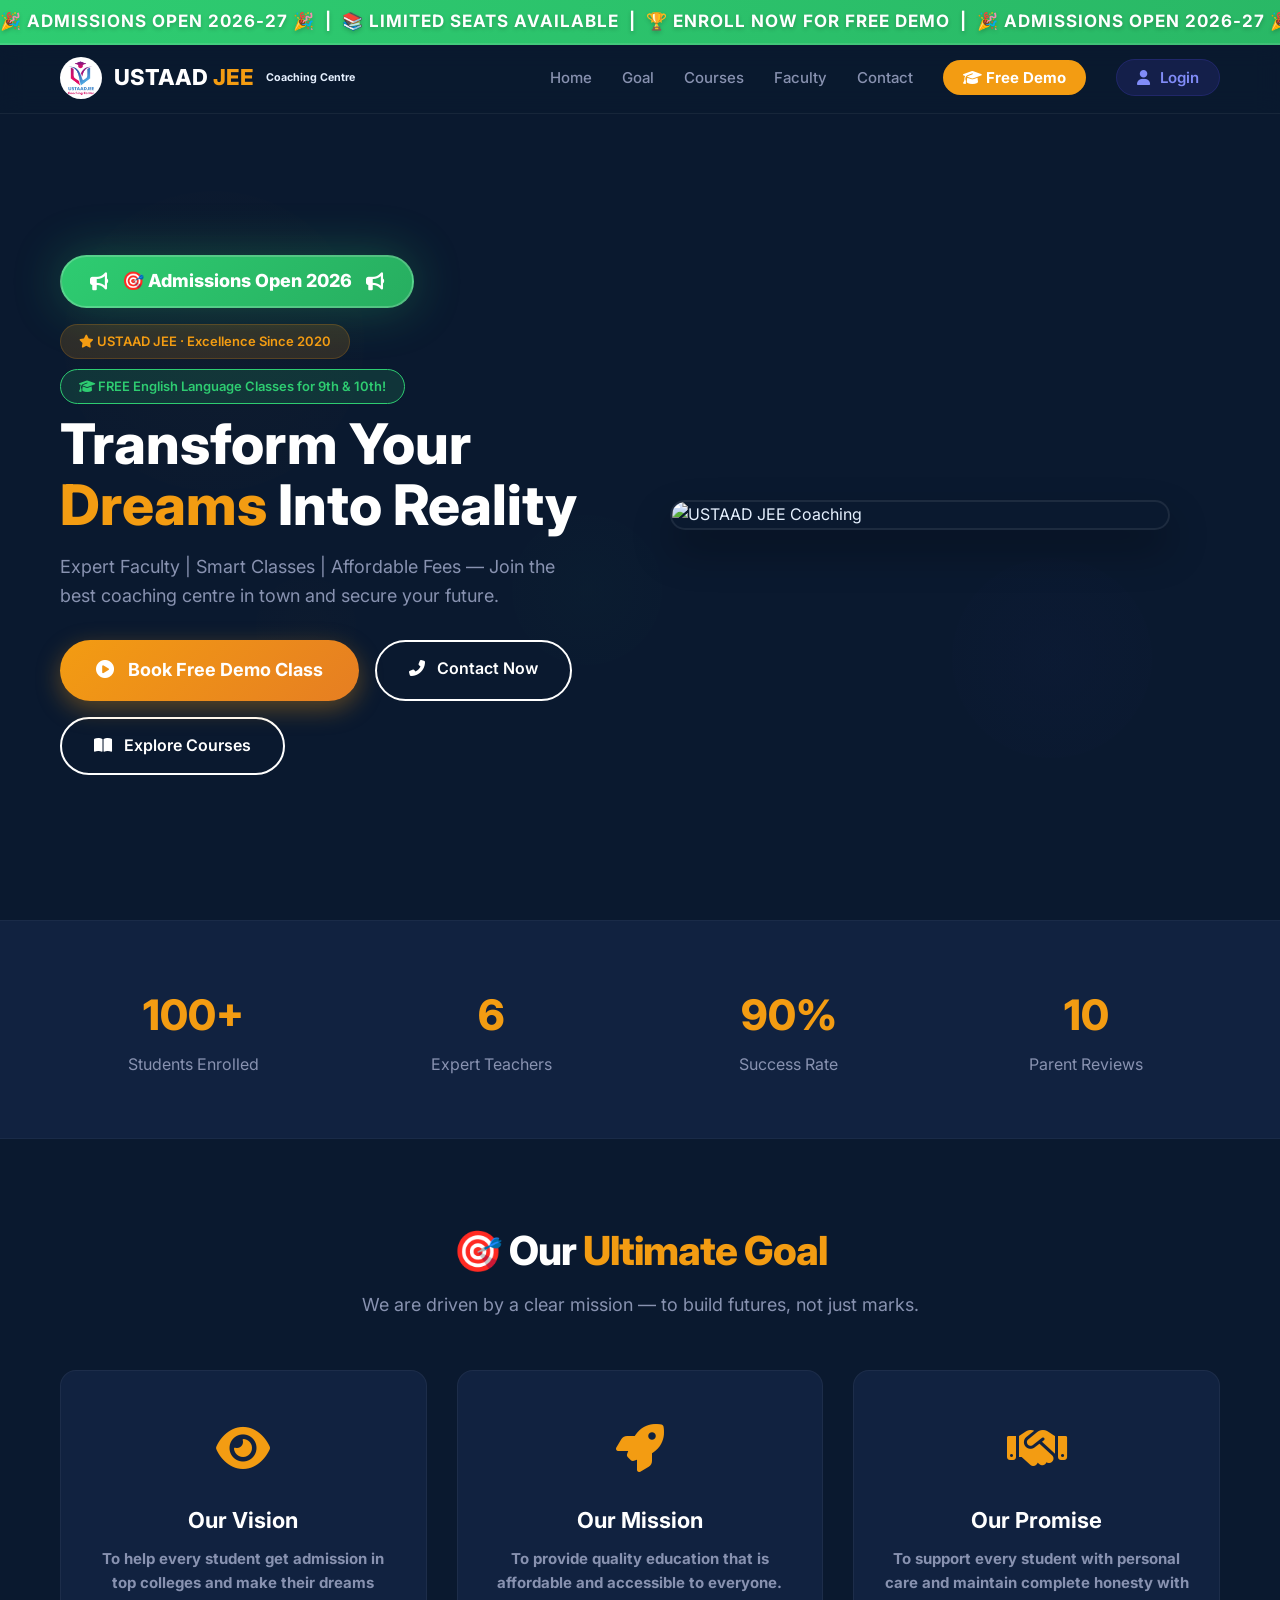
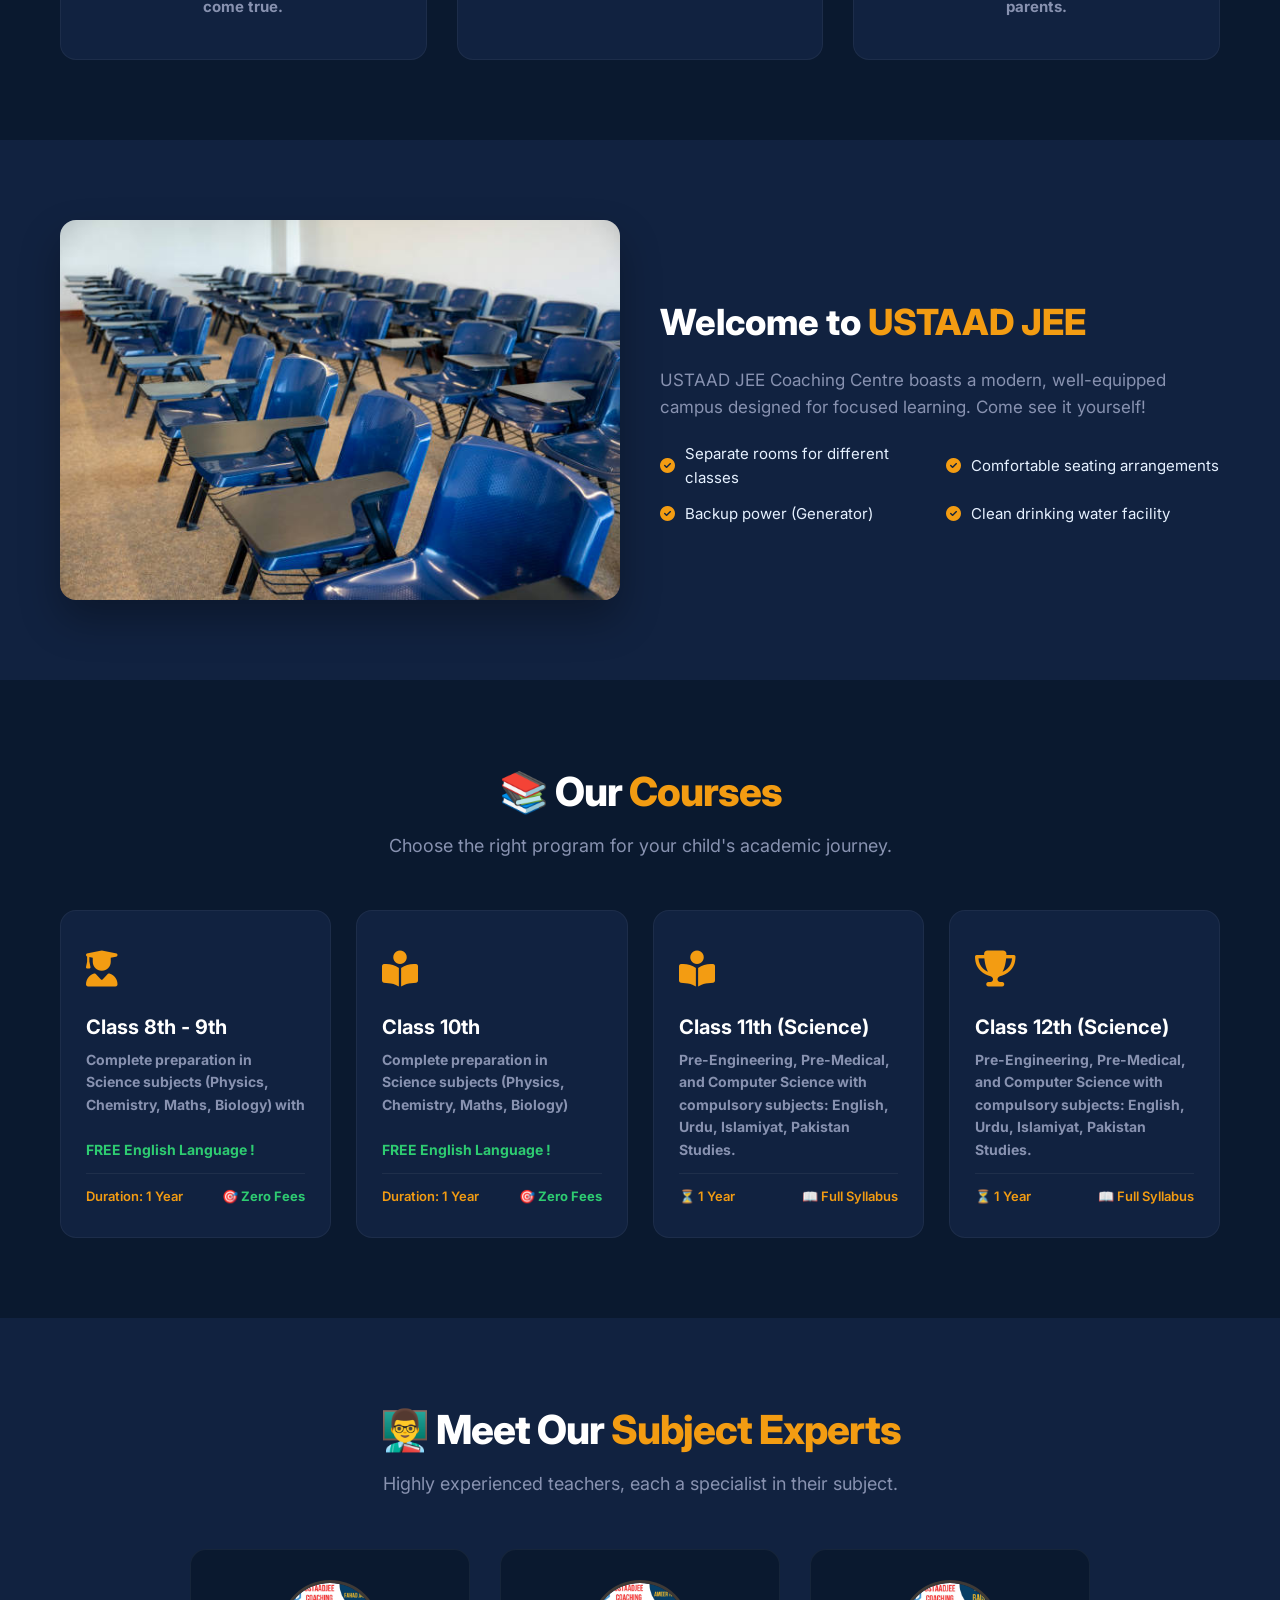
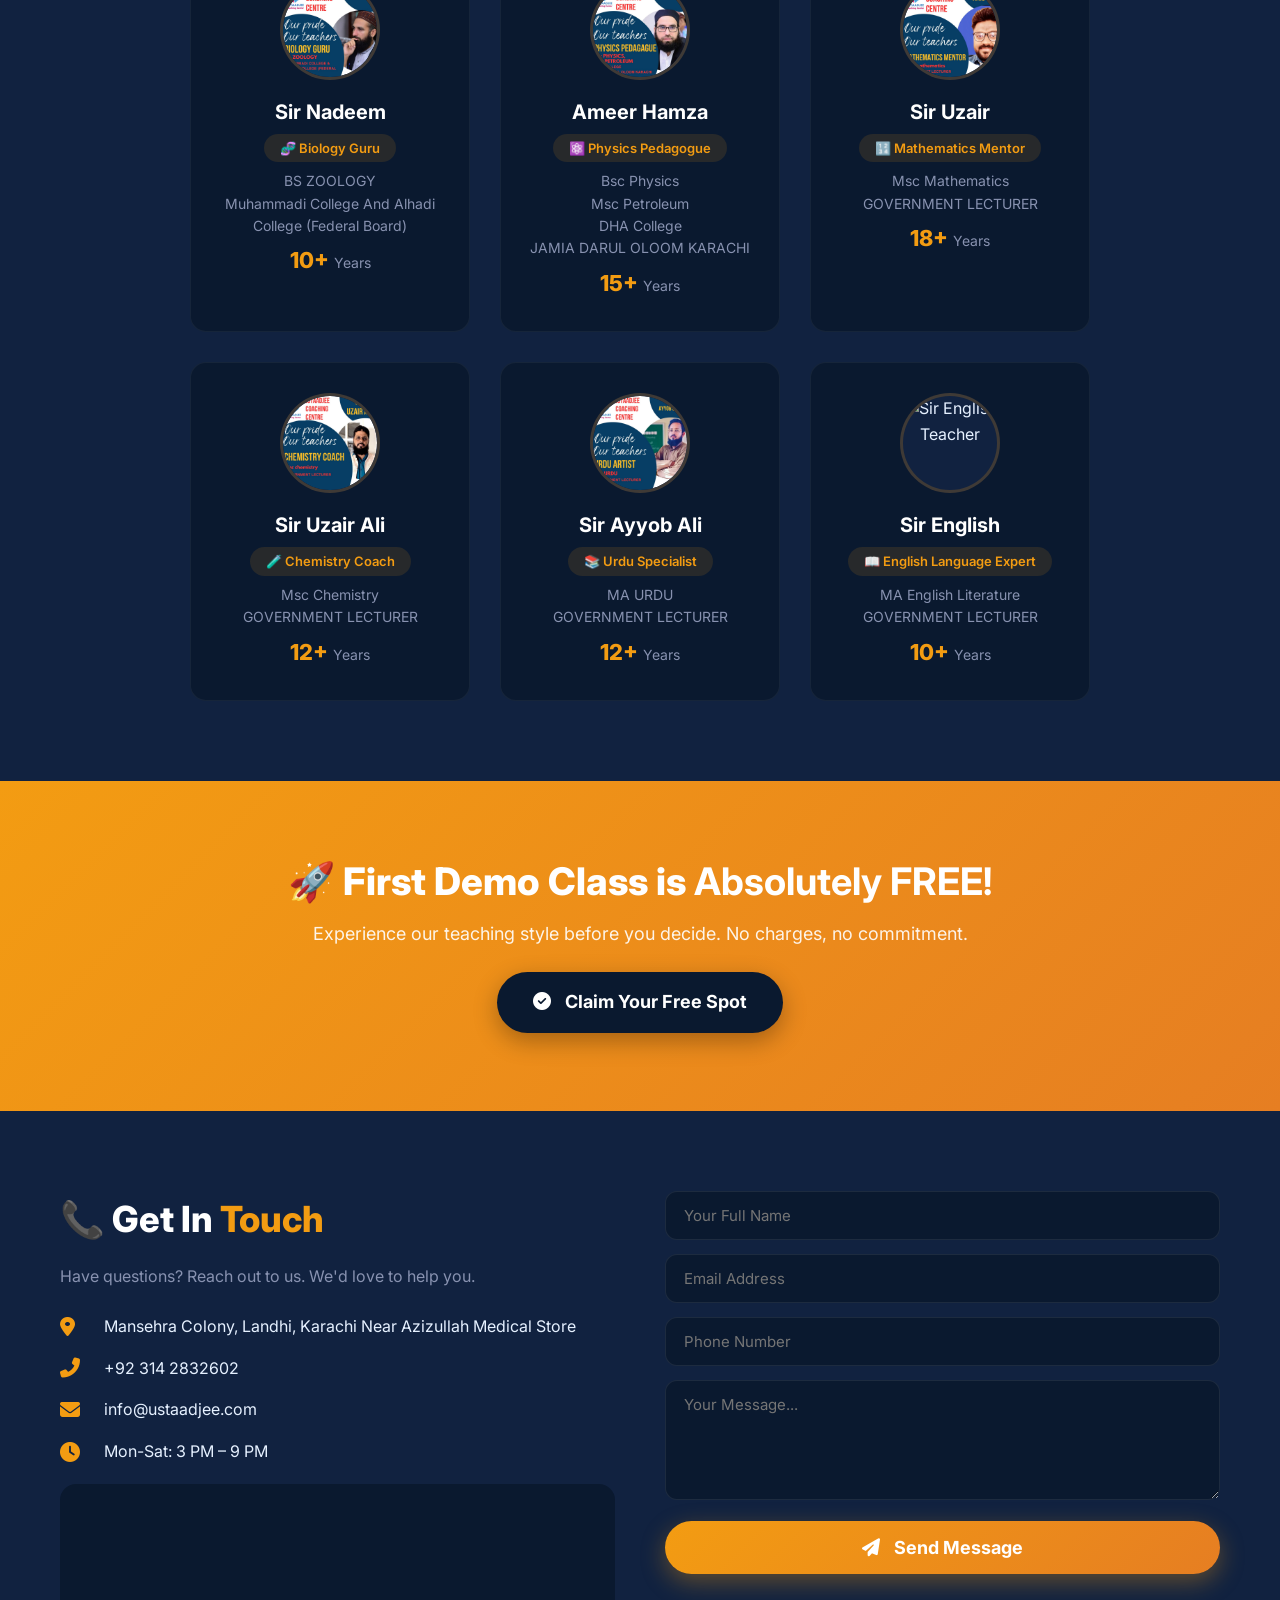
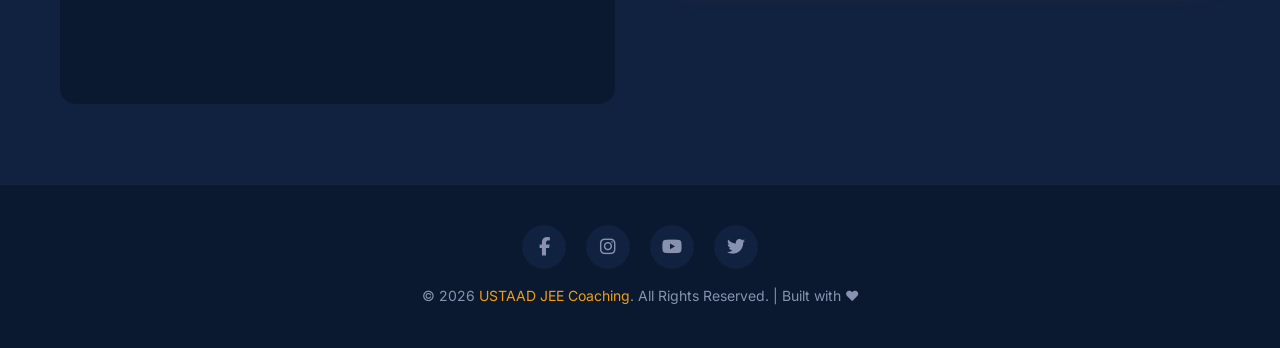
==== commit 487412a7: "Add one more card of English Teacher" ====
--- a/index.html
+++ b/index.html
@@ -24,7 +24,7 @@
   </head>
   <body>
     <!-- ==========================================
-    TOP MARQUEE BAR - ADMISSIONS OPEN (Continuous)
+    TOP MARQUEE BAR - ADMISSIONS OPEN
     ========================================== -->
     <div class="marquee-container" id="marqueeBar">
       <div class="marquee-content">
@@ -76,7 +76,6 @@
     HERO SECTION
     ========================================== -->
     <section class="hero" id="home">
-      <!-- Floating Background Shapes (Continuous) -->
       <div class="floating-shapes">
         <div class="float-shape shape-1"></div>
         <div class="float-shape shape-2"></div>
@@ -87,7 +86,6 @@
       <div class="hero-overlay"></div>
       <div class="container">
         <div class="hero-content" id="heroContent">
-          <!-- 🔥 Floating Admissions Badge (Continuous Rotation) -->
           <div class="admissions-float-badge" id="floatBadge">
             <i class="fas fa-bullhorn"></i>
             <span>🎯 Admissions Open 2026</span>
@@ -143,7 +141,7 @@
             <p>Students Enrolled</p>
           </div>
           <div class="stat-item">
-            <h3>4</h3>
+            <h3>6</h3>
             <p>Expert Teachers</p>
           </div>
           <div class="stat-item">
@@ -321,7 +319,7 @@
     </section>
 
     <!-- ==========================================
-    FACULTY
+    FACULTY — 6 TEACHERS (3 upar, 3 neeche)
     ========================================== -->
     <section class="faculty" id="faculty">
       <div class="container">
@@ -332,11 +330,12 @@
           </p>
         </div>
         <div class="faculty-grid" id="facultyGrid">
+          <!-- 1. Biology -->
           <div class="teacher-card">
             <div class="avatar">
-              <img src="assets/biology.jpg" alt="Sir Fahad Jadoon" />
-            </div>
-            <h3>Sir Fahad Jadoon</h3>
+              <img src="assets/biology.jpg" alt="Sir Nadeem" />
+            </div>
+            <h3>Sir Nadeem</h3>
             <span class="subject">🧬 Biology Guru</span>
             <p class="qualification">BS ZOOLOGY</p>
             <p class="qualification">
@@ -345,12 +344,13 @@
             <span class="experience">10+ <small>Years</small></span>
           </div>
 
+          <!-- 2. Physics -->
           <div class="teacher-card">
             <div class="avatar">
               <img src="assets/physics.jpg" alt="Ameer Hamza" />
             </div>
             <h3>Ameer Hamza</h3>
-            <span class="subject">⚛️ physics Pedagague</span>
+            <span class="subject">⚛️ Physics Pedagogue</span>
             <p class="qualification">Bsc Physics</p>
             <p class="qualification">Msc Petroleum</p>
             <p class="qualification">DHA College</p>
@@ -358,6 +358,7 @@
             <span class="experience">15+ <small>Years</small></span>
           </div>
 
+          <!-- 3. Mathematics -->
           <div class="teacher-card">
             <div class="avatar">
               <img src="assets/Math.jpg" alt="Sir Uzair" />
@@ -369,9 +370,10 @@
             <span class="experience">18+ <small>Years</small></span>
           </div>
 
+          <!-- 4. Chemistry -->
           <div class="teacher-card">
             <div class="avatar">
-              <img src="assets/chemistry.jpg" alt="Sir Uzair" />
+              <img src="assets/chemistry.jpg" alt="Sir Uzair Ali" />
             </div>
             <h3>Sir Uzair Ali</h3>
             <span class="subject">🧪 Chemistry Coach</span>
@@ -380,14 +382,31 @@
             <span class="experience">12+ <small>Years</small></span>
           </div>
 
+          <!-- 5. Urdu -->
           <div class="teacher-card">
             <div class="avatar">
-              <img src="assets/Urdu.jpg" alt="Sir Uzair" />
+              <img src="assets/Urdu.jpg" alt="Sir Ayyob Ali" />
             </div>
             <h3>Sir Ayyob Ali</h3>
-            <span class="subject">MA URDU</span>
+            <span class="subject">📚 Urdu Specialist</span>
+            <p class="qualification">MA URDU</p>
             <p class="qualification">GOVERNMENT LECTURER</p>
             <span class="experience">12+ <small>Years</small></span>
+          </div>
+
+          <!-- 6. ENGLISH (NEW) -->
+          <div class="teacher-card">
+            <div class="avatar">
+              <img
+                src="https://ui-avatars.com/api/?name=Sir+English&background=112240&color=f39c12&size=100"
+                alt="Sir English Teacher"
+              />
+            </div>
+            <h3>Sir English</h3>
+            <span class="subject">📖 English Language Expert</span>
+            <p class="qualification">MA English Literature</p>
+            <p class="qualification">GOVERNMENT LECTURER</p>
+            <span class="experience">10+ <small>Years</small></span>
           </div>
         </div>
       </div>
--- a/dashboard.css
+++ b/dashboard.css
@@ -30,7 +30,7 @@
   color: var(--text-light);
   line-height: 1.6;
   overflow-x: hidden;
-  padding-top: 110px; /* Nav + Marquee space */
+  padding-top: 110px;
 }
 
 a {
@@ -50,7 +50,7 @@
 }
 
 /* ==========================================
-   1. TOP MARQUEE - ADMISSIONS OPEN (CONTINUOUS)
+   1. TOP MARQUEE
 ========================================== */
 .marquee-container {
   position: fixed;
@@ -100,7 +100,7 @@
 ========================================== */
 nav {
   position: fixed;
-  top: 43px; /* Marquee ke neeche */
+  top: 43px;
   left: 0;
   width: 100%;
   z-index: 1000;
@@ -326,7 +326,6 @@
   z-index: 1;
 }
 
-/* Floating Background Shapes (Continuous) */
 .floating-shapes {
   position: absolute;
   inset: 0;
@@ -399,7 +398,6 @@
   align-items: center;
 }
 
-/* Floating Admissions Badge (Continuous Rotation) */
 .admissions-float-badge {
   display: inline-flex;
   align-items: center;
@@ -564,7 +562,6 @@
 /* ==========================================
    7. CAMPUS
 ========================================== */
-
 .campus {
   padding: 80px 0;
   background: var(--primary-light);
@@ -665,17 +662,21 @@
 }
 
 /* ==========================================
-   9. FACULTY
+   9. FACULTY — 6 TEACHERS (3 upar, 3 neeche)
 ========================================== */
 .faculty {
   padding: 80px 0;
   background: var(--primary-light);
 }
+
 .faculty-grid {
   display: grid;
-  grid-template-columns: repeat(4, 1fr);
-  gap: 25px;
-}
+  grid-template-columns: repeat(3, 1fr);
+  gap: 30px;
+  max-width: 900px;
+  margin: 0 auto;
+}
+
 .teacher-card {
   background: var(--primary);
   padding: 30px 20px;
@@ -684,10 +685,12 @@
   border: 1px solid rgba(255, 255, 255, 0.05);
   transition: 0.3s ease;
 }
+
 .teacher-card:hover {
   transform: translateY(-5px);
   border-color: var(--secondary);
 }
+
 .teacher-card .avatar {
   width: 100px;
   height: 100px;
@@ -881,7 +884,7 @@
 }
 
 /* ==========================================
-   13. SECTION HEADINGS (GLOBAL)
+   13. SECTION HEADINGS
 ========================================== */
 .section-heading {
   text-align: center;
@@ -940,6 +943,7 @@
   }
   .faculty-grid {
     grid-template-columns: repeat(2, 1fr);
+    max-width: 600px;
   }
   .admissions-float-badge {
     font-size: 15px;
@@ -996,7 +1000,8 @@
     grid-template-columns: 1fr;
   }
   .faculty-grid {
-    grid-template-columns: 1fr;
+    grid-template-columns: repeat(2, 1fr);
+    max-width: 100%;
   }
   .contact-grid {
     grid-template-columns: 1fr;
@@ -1046,4 +1051,8 @@
   .marquee-content {
     font-size: 10px;
   }
+  .faculty-grid {
+    grid-template-columns: 1fr;
+    max-width: 100%;
+  }
 }
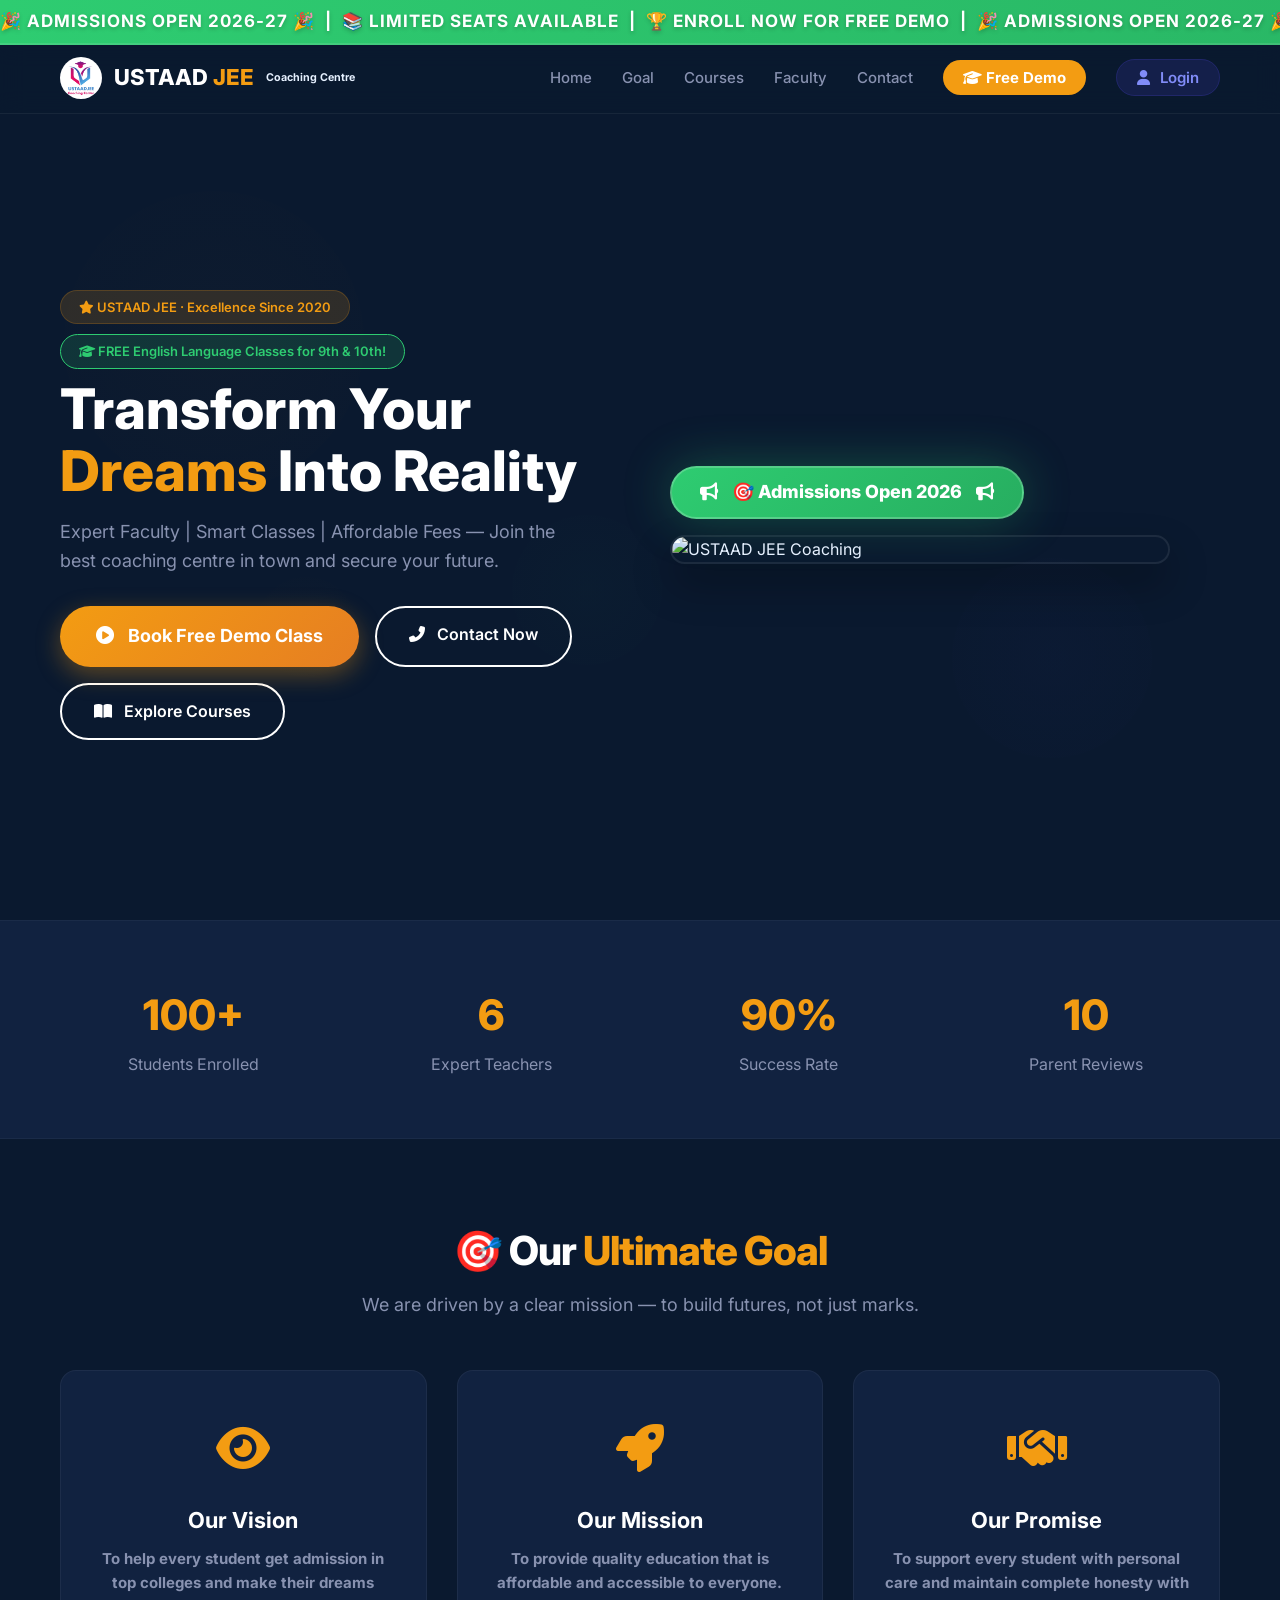
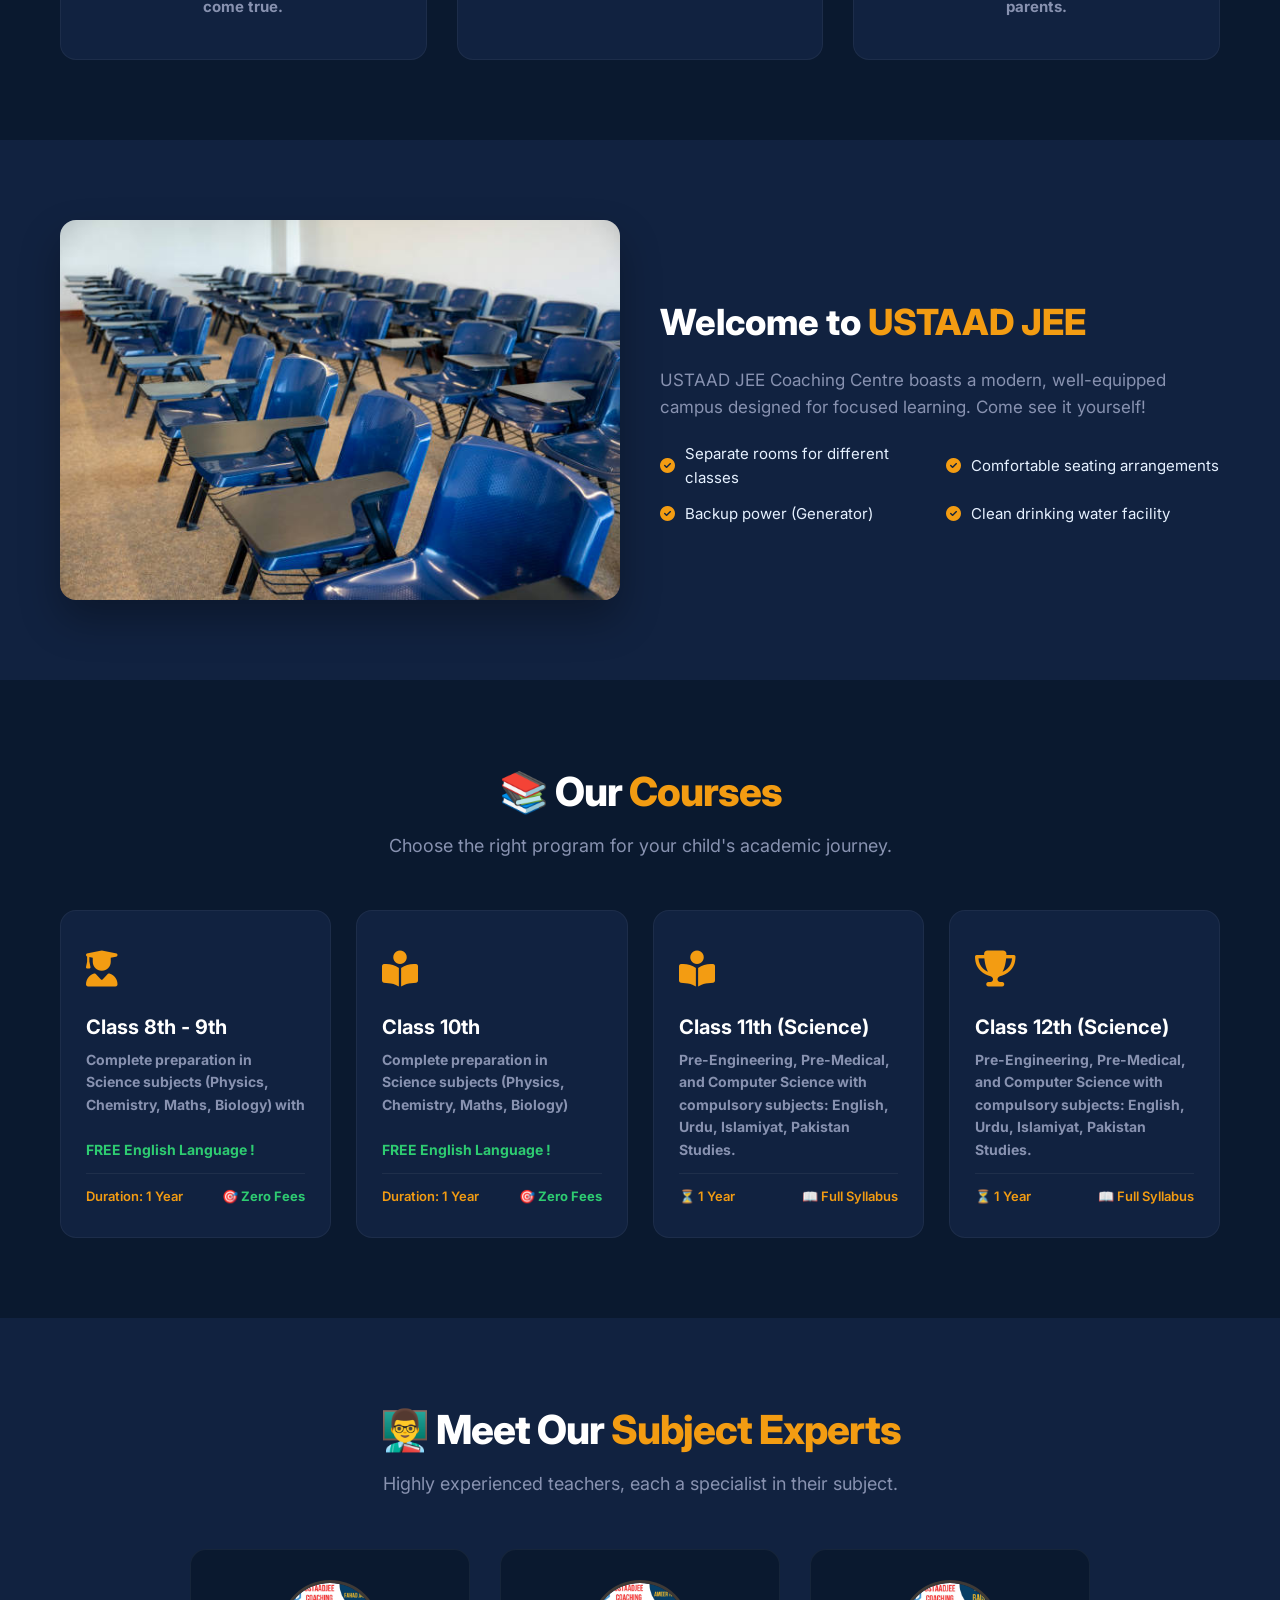
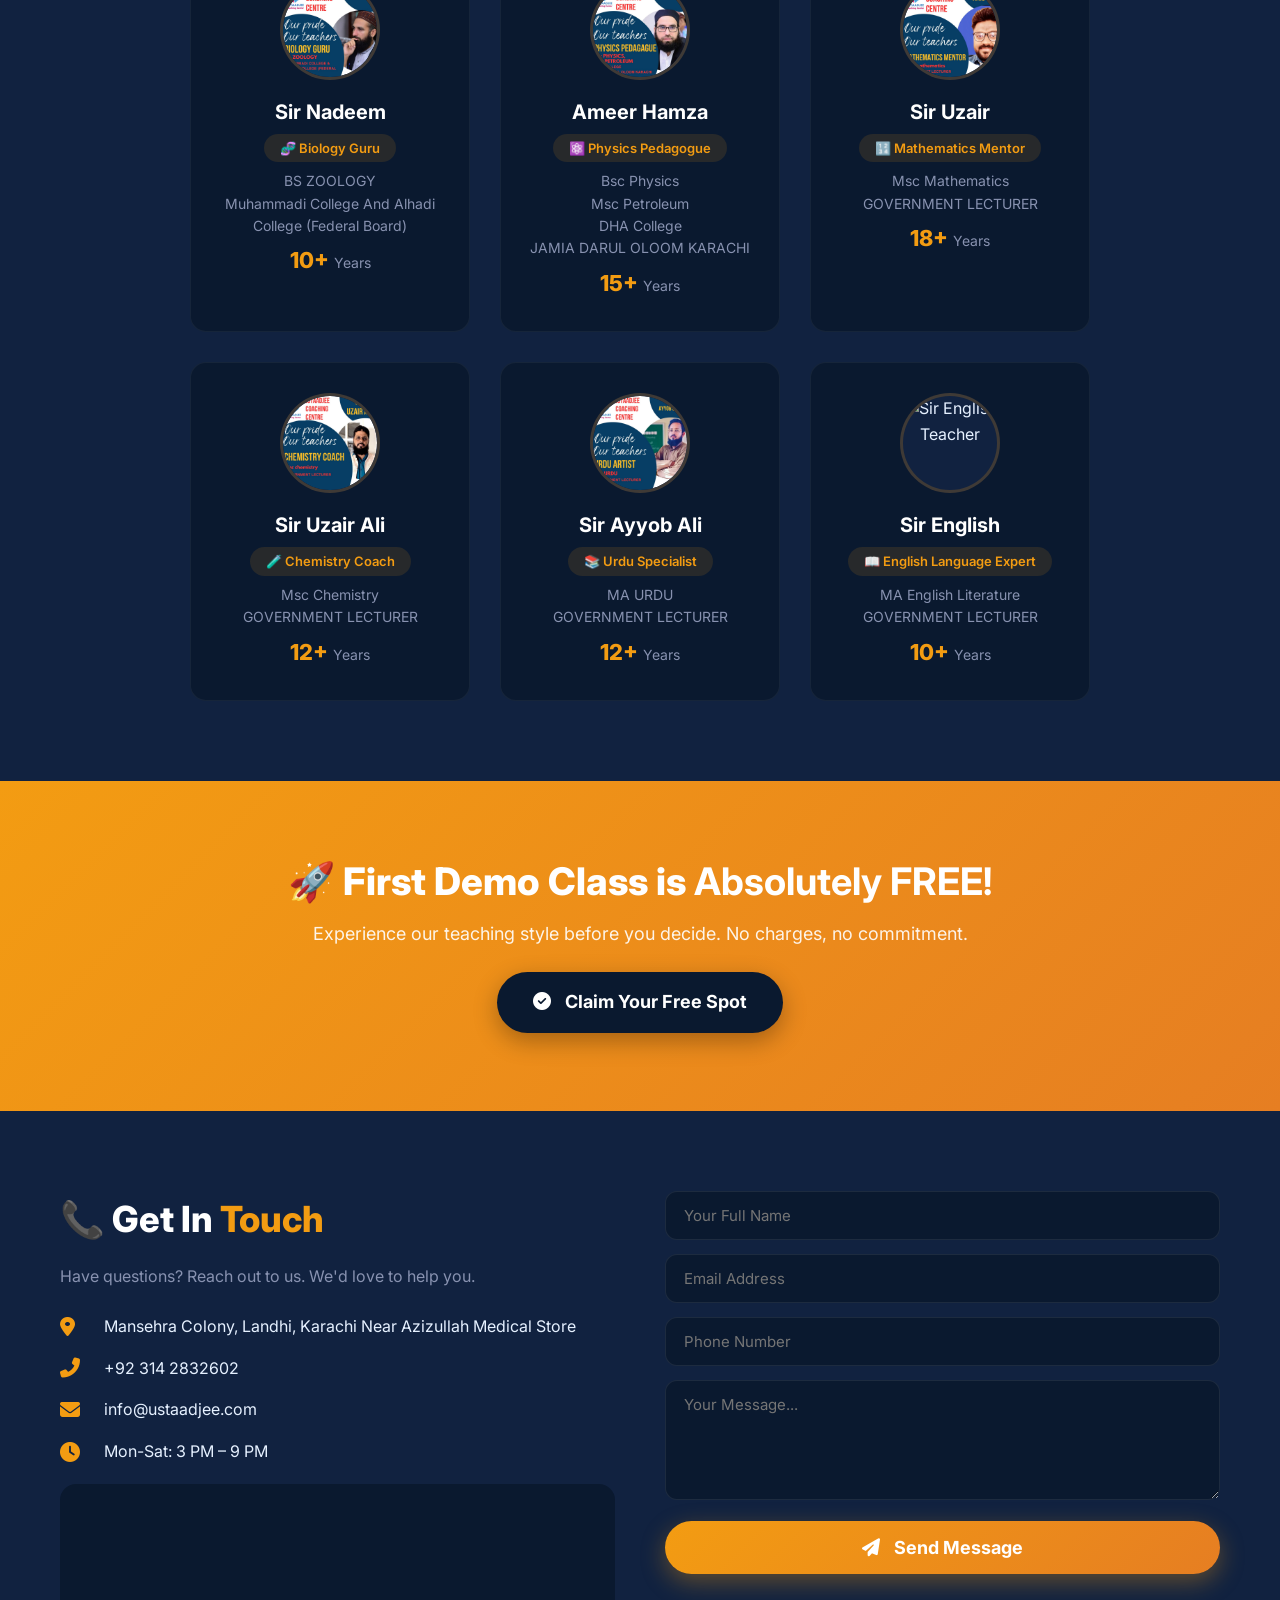
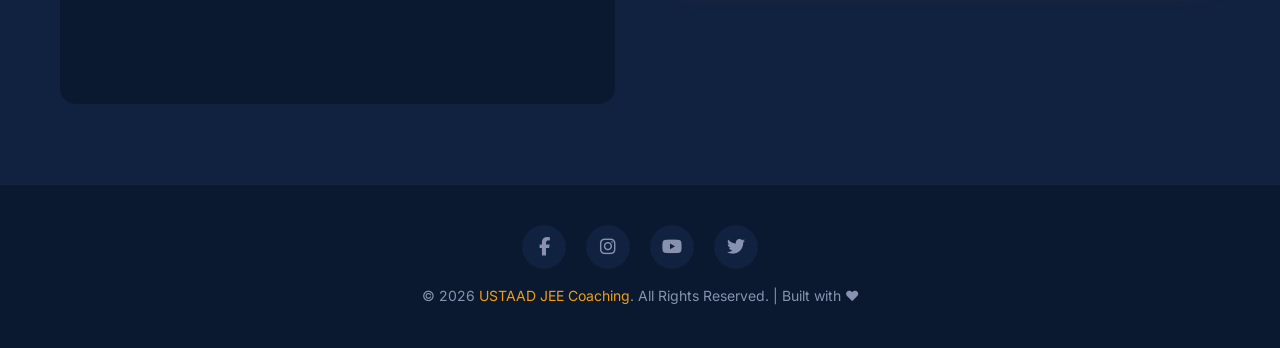
==== commit 7bd5b47f: "Change the position of Admission Open 2026 of div" ====
--- a/index.html
+++ b/index.html
@@ -86,12 +86,6 @@
       <div class="hero-overlay"></div>
       <div class="container">
         <div class="hero-content" id="heroContent">
-          <div class="admissions-float-badge" id="floatBadge">
-            <i class="fas fa-bullhorn"></i>
-            <span>🎯 Admissions Open 2026</span>
-            <i class="fas fa-bullhorn"></i>
-          </div>
-
           <div class="hero-badge" id="heroBadge">
             <i class="fas fa-star"></i> USTAAD JEE · Excellence Since 2020
           </div>
@@ -121,7 +115,14 @@
             >
           </div>
         </div>
+
         <div class="hero-image" id="heroImage">
+          <div class="admissions-float-badge" id="floatBadge">
+            <i class="fas fa-bullhorn"></i>
+            <span>🎯 Admissions Open 2026</span>
+            <i class="fas fa-bullhorn"></i>
+          </div>
+
           <img
             src="https://images.unsplash.com/photo-1580582932707-520aed937b7b?w=600&q=80"
             alt="USTAAD JEE Coaching"
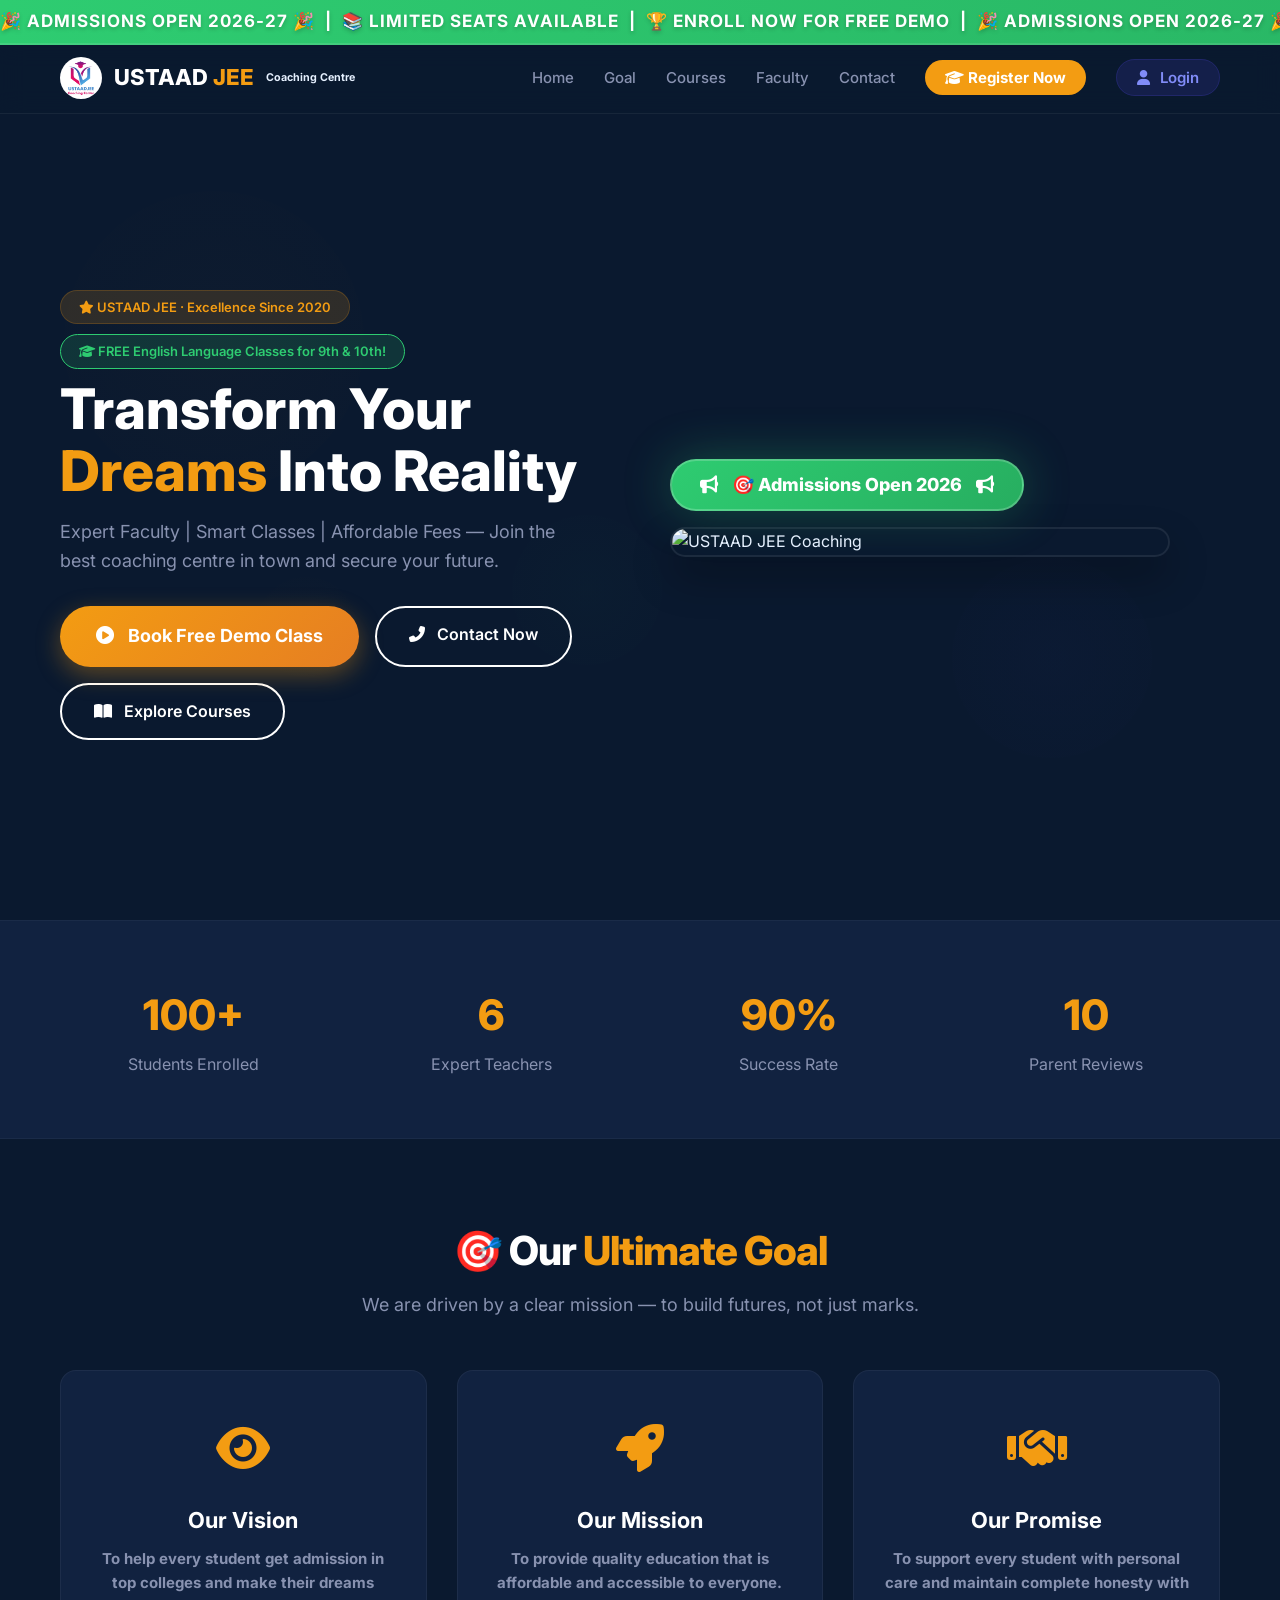
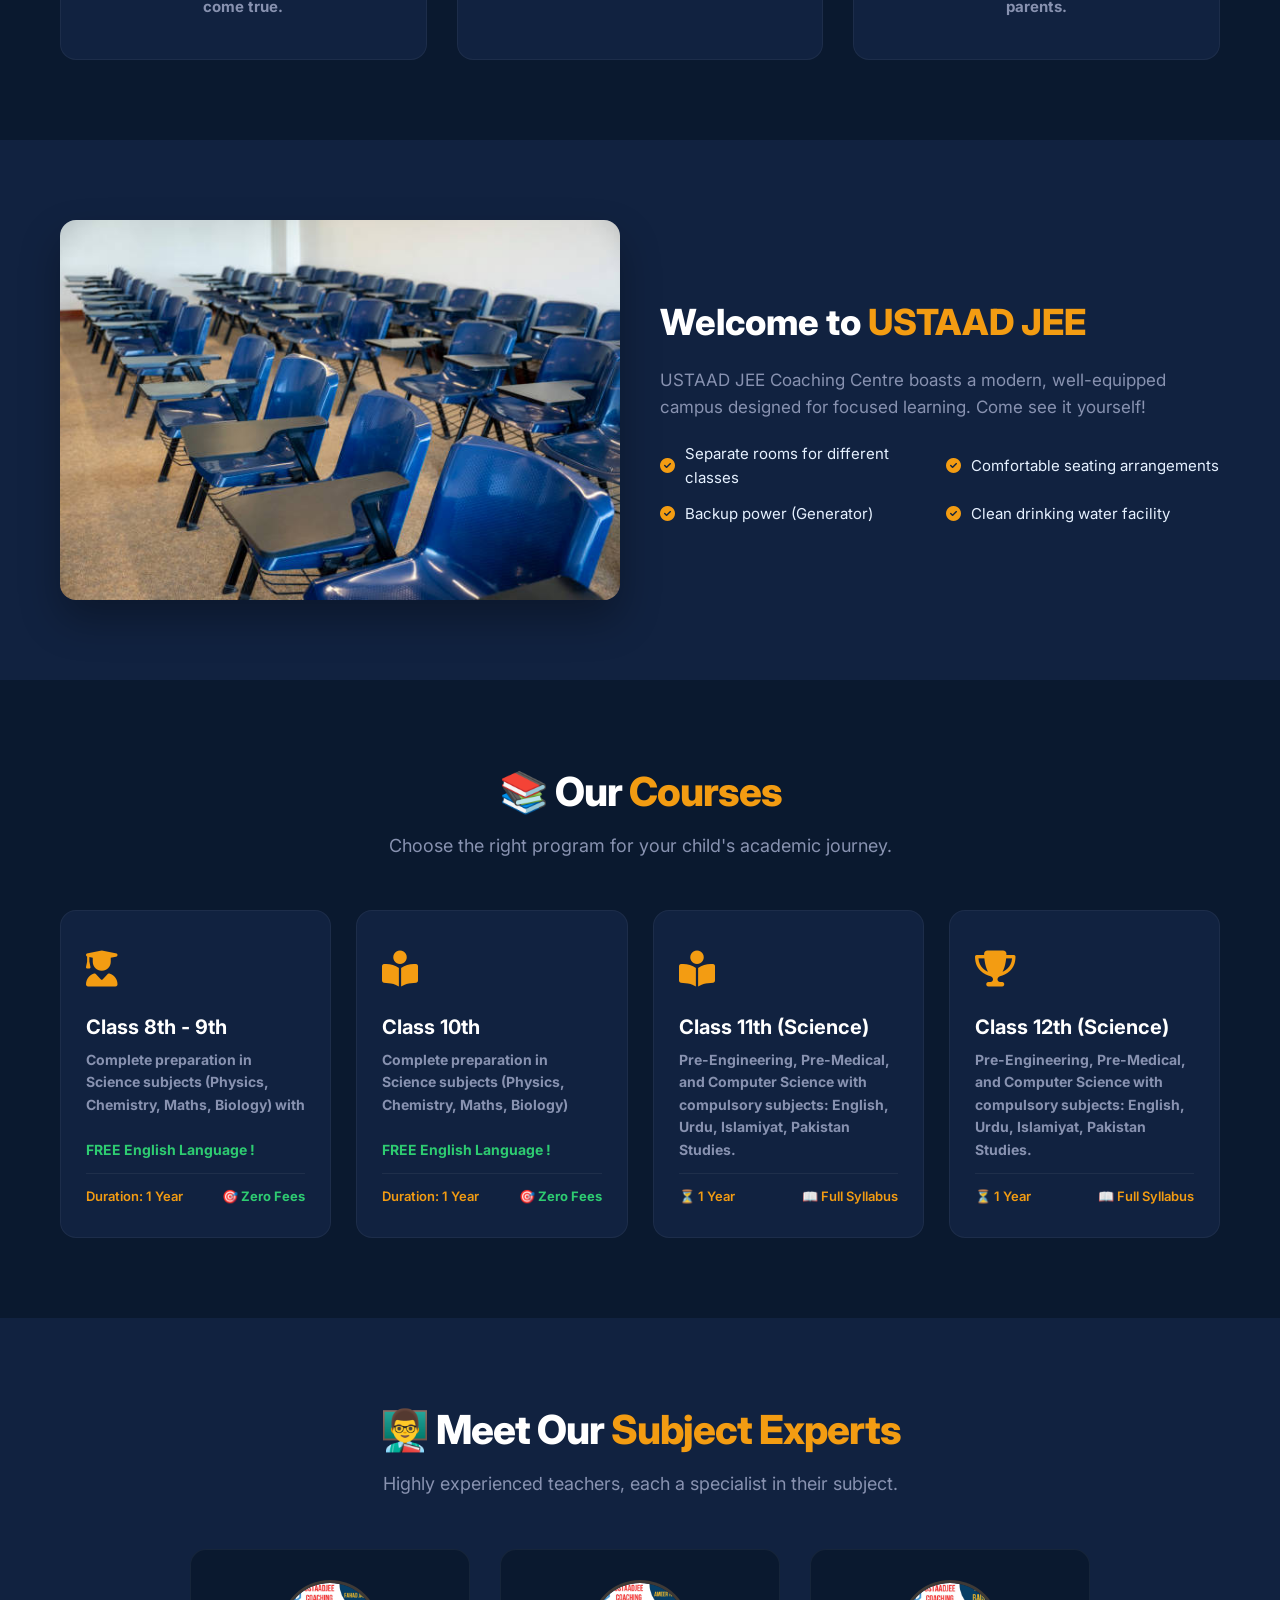
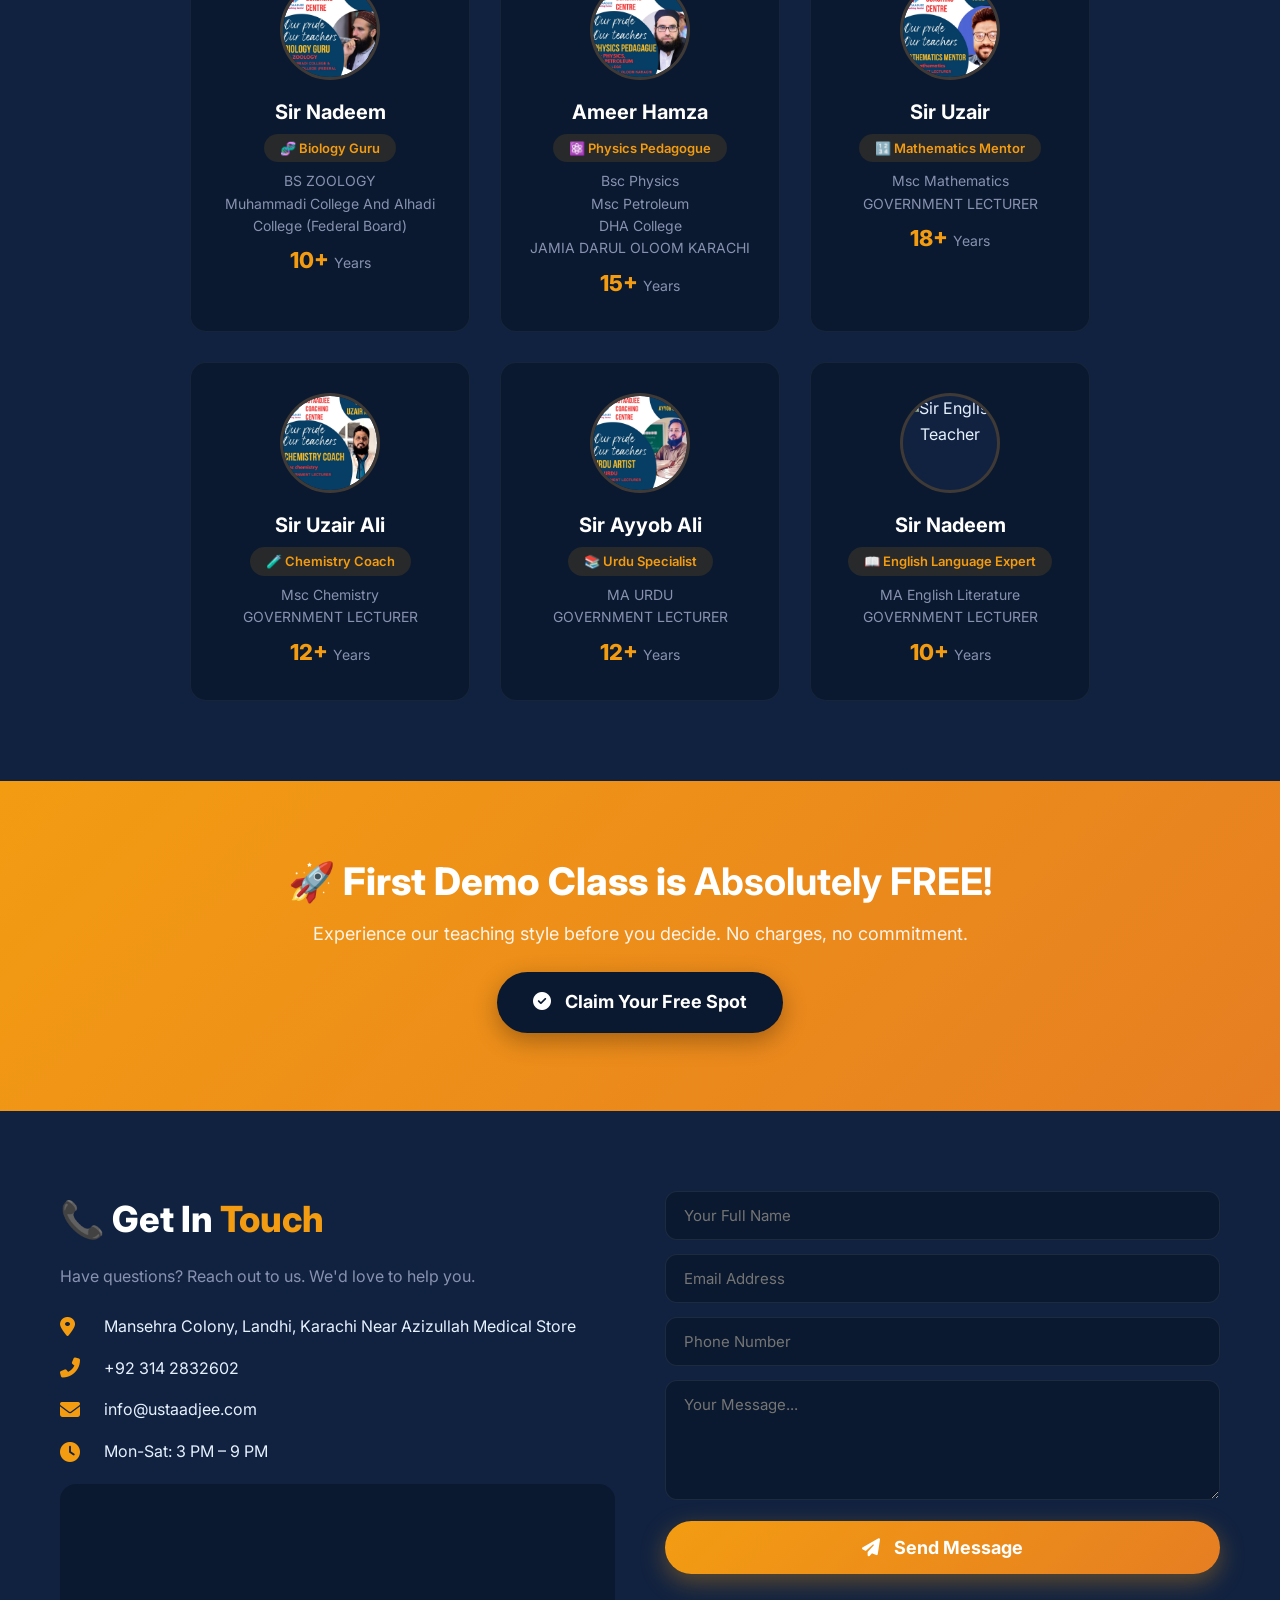
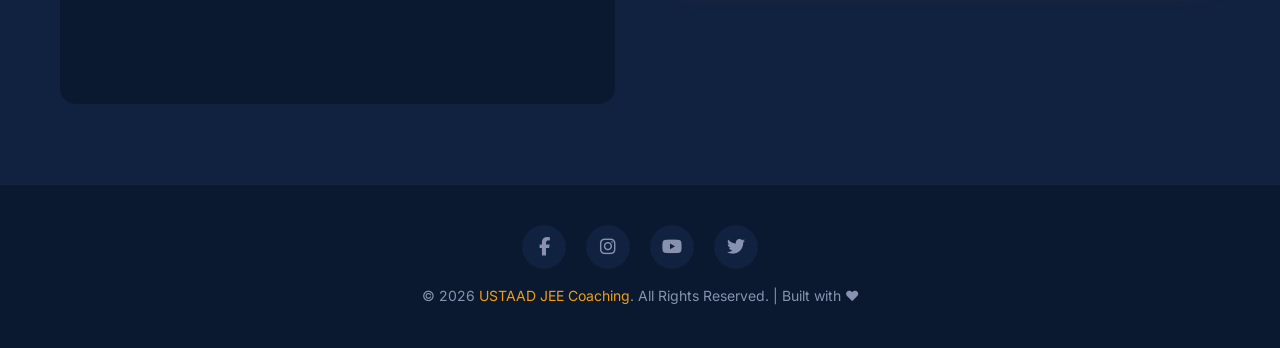
==== commit b69ee479: "change the name of teacher" ====
--- a/index.html
+++ b/index.html
@@ -55,7 +55,7 @@
           <li><a href="#contact">Contact</a></li>
           <li>
             <a href="#demo" class="nav-cta"
-              ><i class="fas fa-graduation-cap"></i> Free Demo</a
+              ><i class="fas fa-graduation-cap"></i> Register Now</a
             >
           </li>
           <li>
@@ -105,7 +105,8 @@
 
           <div class="hero-buttons" id="heroButtons">
             <a href="#demo" class="btn-primary"
-              ><i class="fas fa-play-circle"></i> Book Free Demo Class</a
+              ><i class="fas fa-play-circle"></i>
+              <span>Book Free Demo Class</span></a
             >
             <a href="#contact" class="btn-outline"
               ><i class="fas fa-phone-alt"></i> Contact Now</a
@@ -117,7 +118,12 @@
         </div>
 
         <div class="hero-image" id="heroImage">
-          <div class="admissions-float-badge" id="floatBadge">
+          <!-- ✅ ADMISSIONS BADGE — 15px UPAR -->
+          <div
+            class="admissions-float-badge"
+            id="floatBadge"
+            style="margin-top: -600px"
+          >
             <i class="fas fa-bullhorn"></i>
             <span>🎯 Admissions Open 2026</span>
             <i class="fas fa-bullhorn"></i>
@@ -403,7 +409,7 @@
                 alt="Sir English Teacher"
               />
             </div>
-            <h3>Sir English</h3>
+            <h3>Sir Nadeem</h3>
             <span class="subject">📖 English Language Expert</span>
             <p class="qualification">MA English Literature</p>
             <p class="qualification">GOVERNMENT LECTURER</p>
